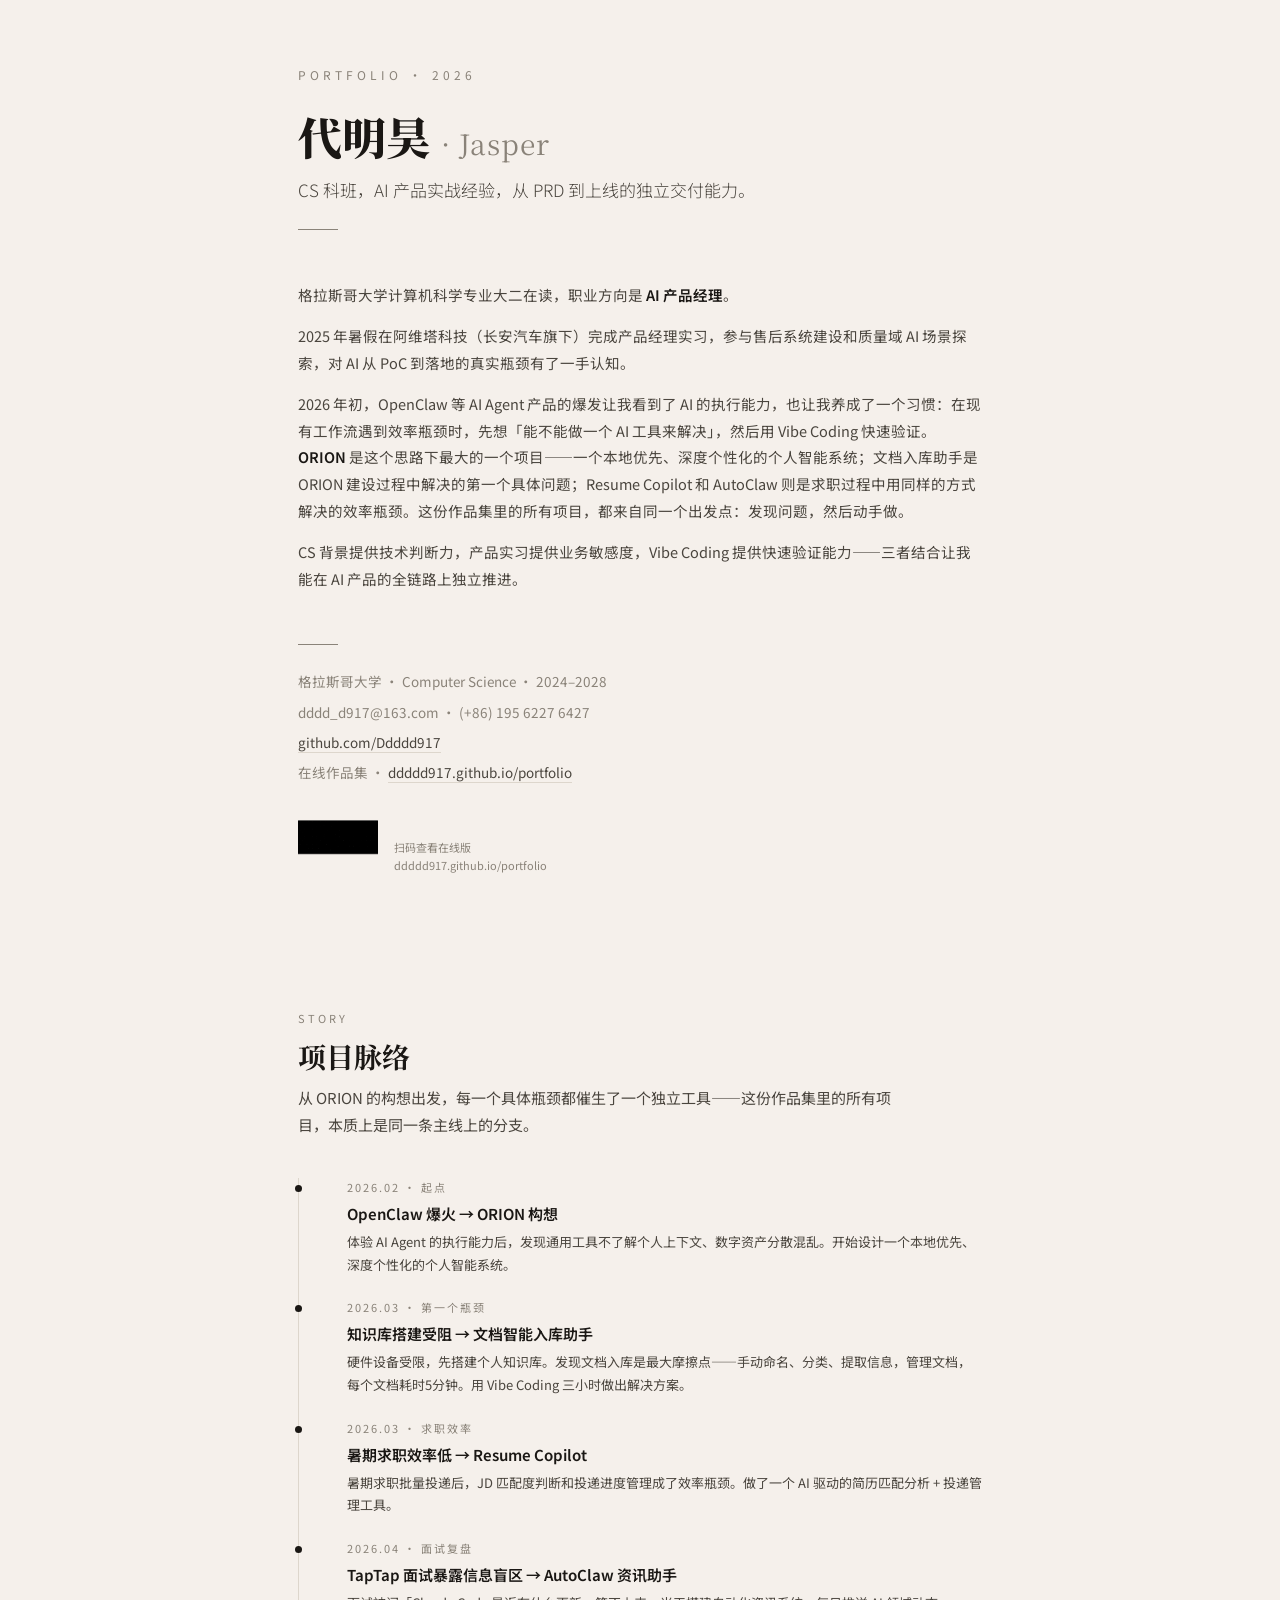
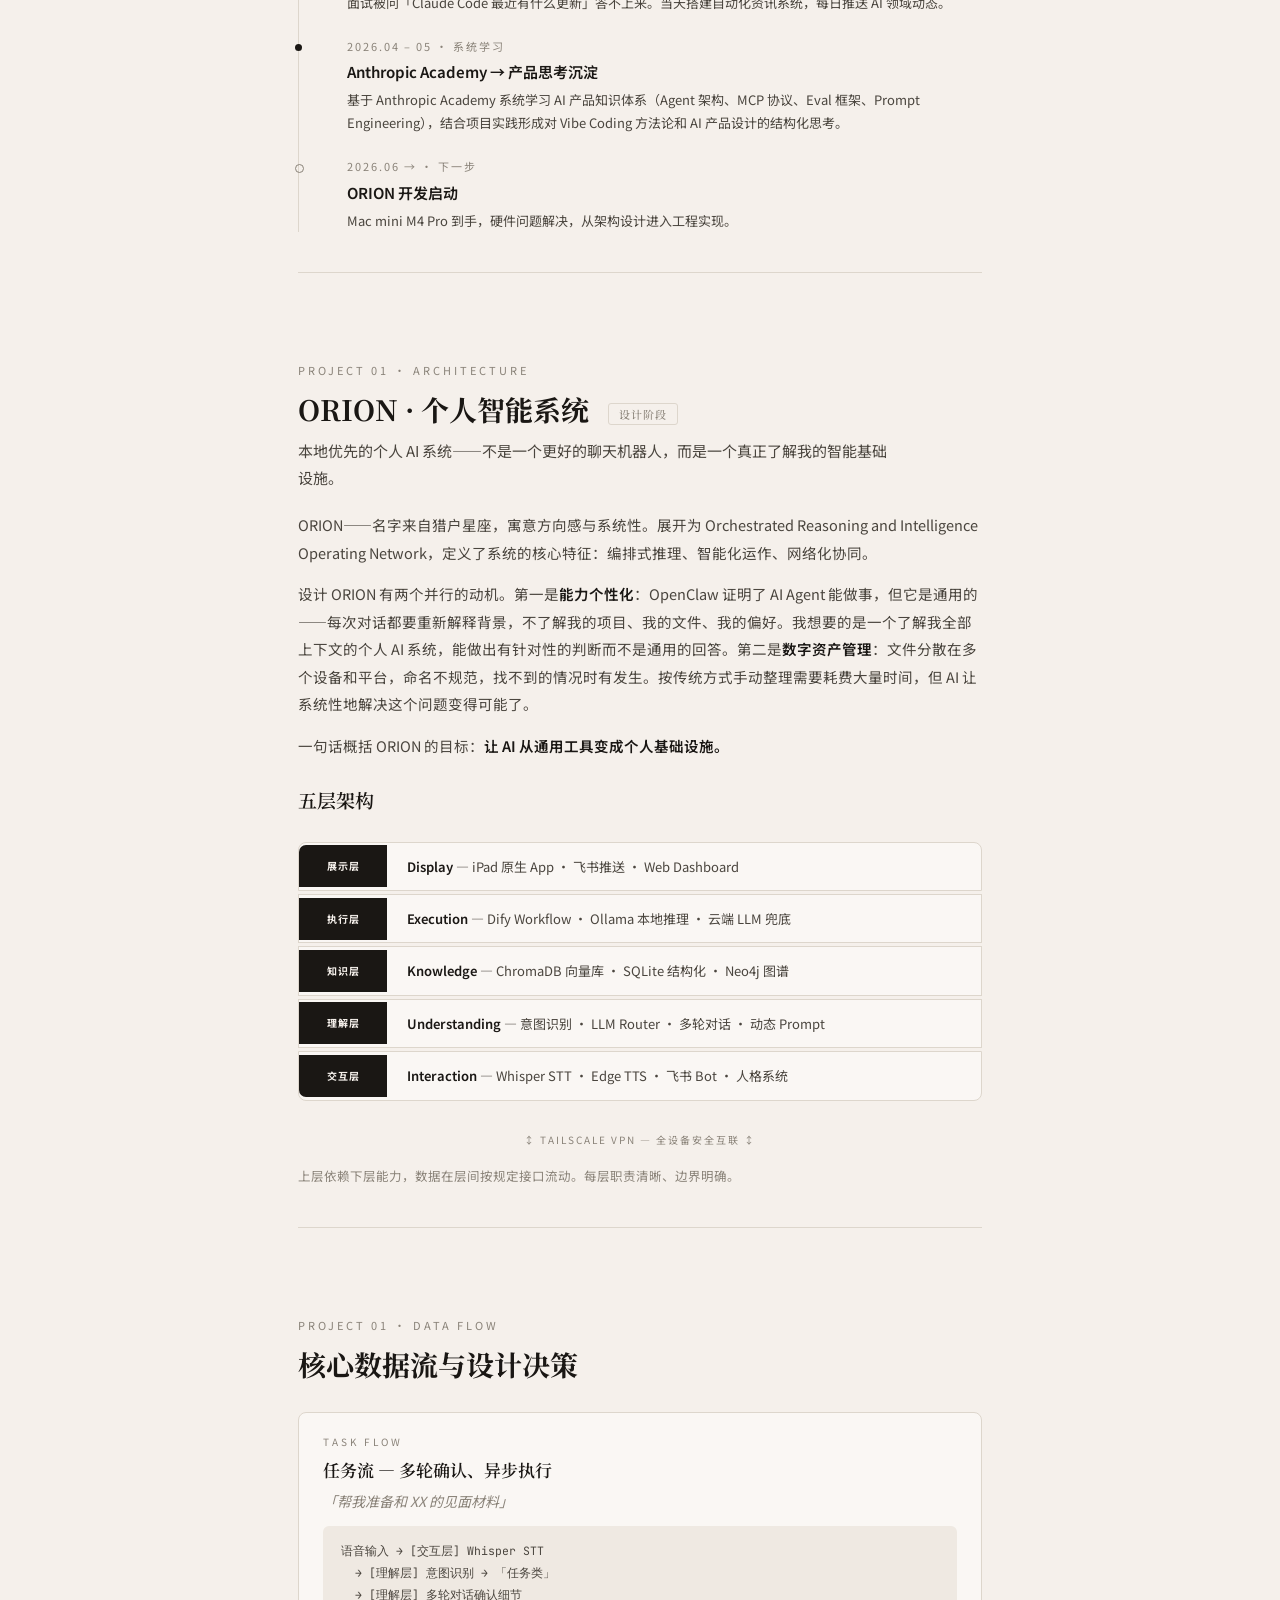
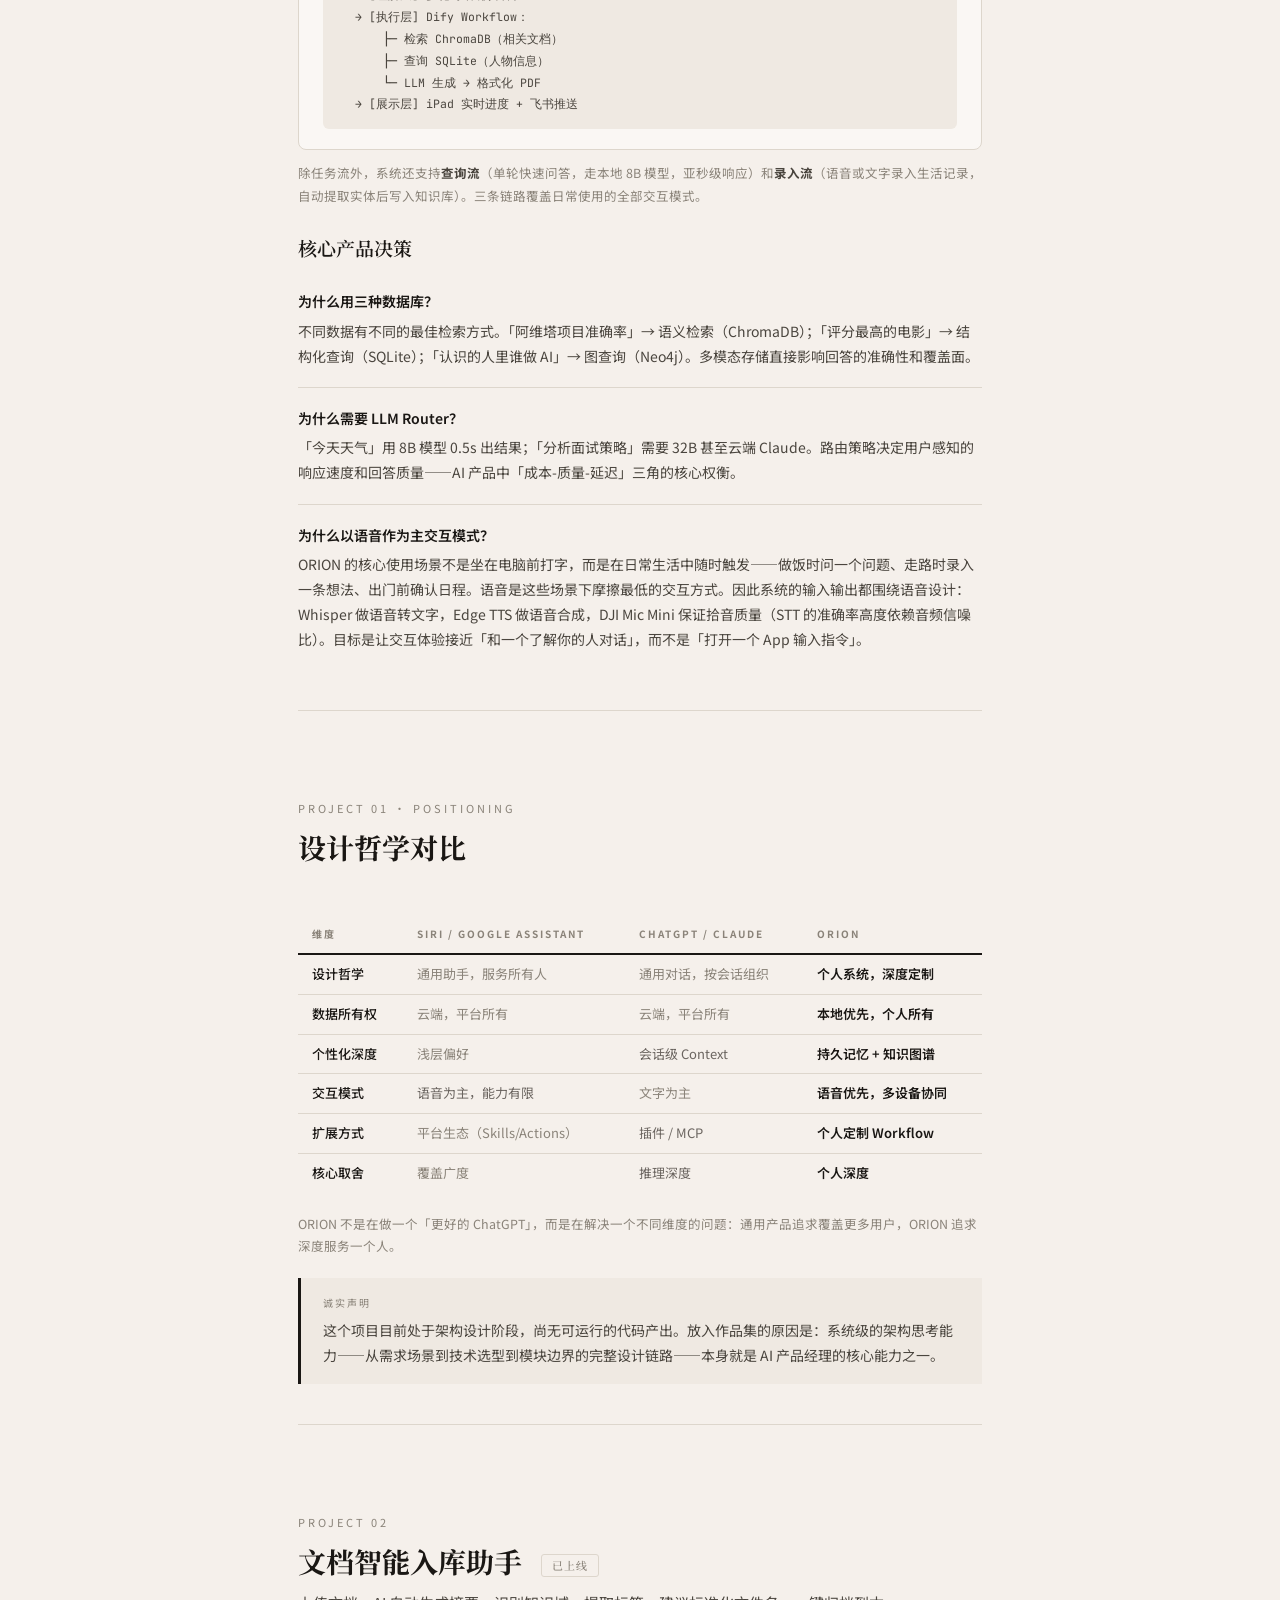
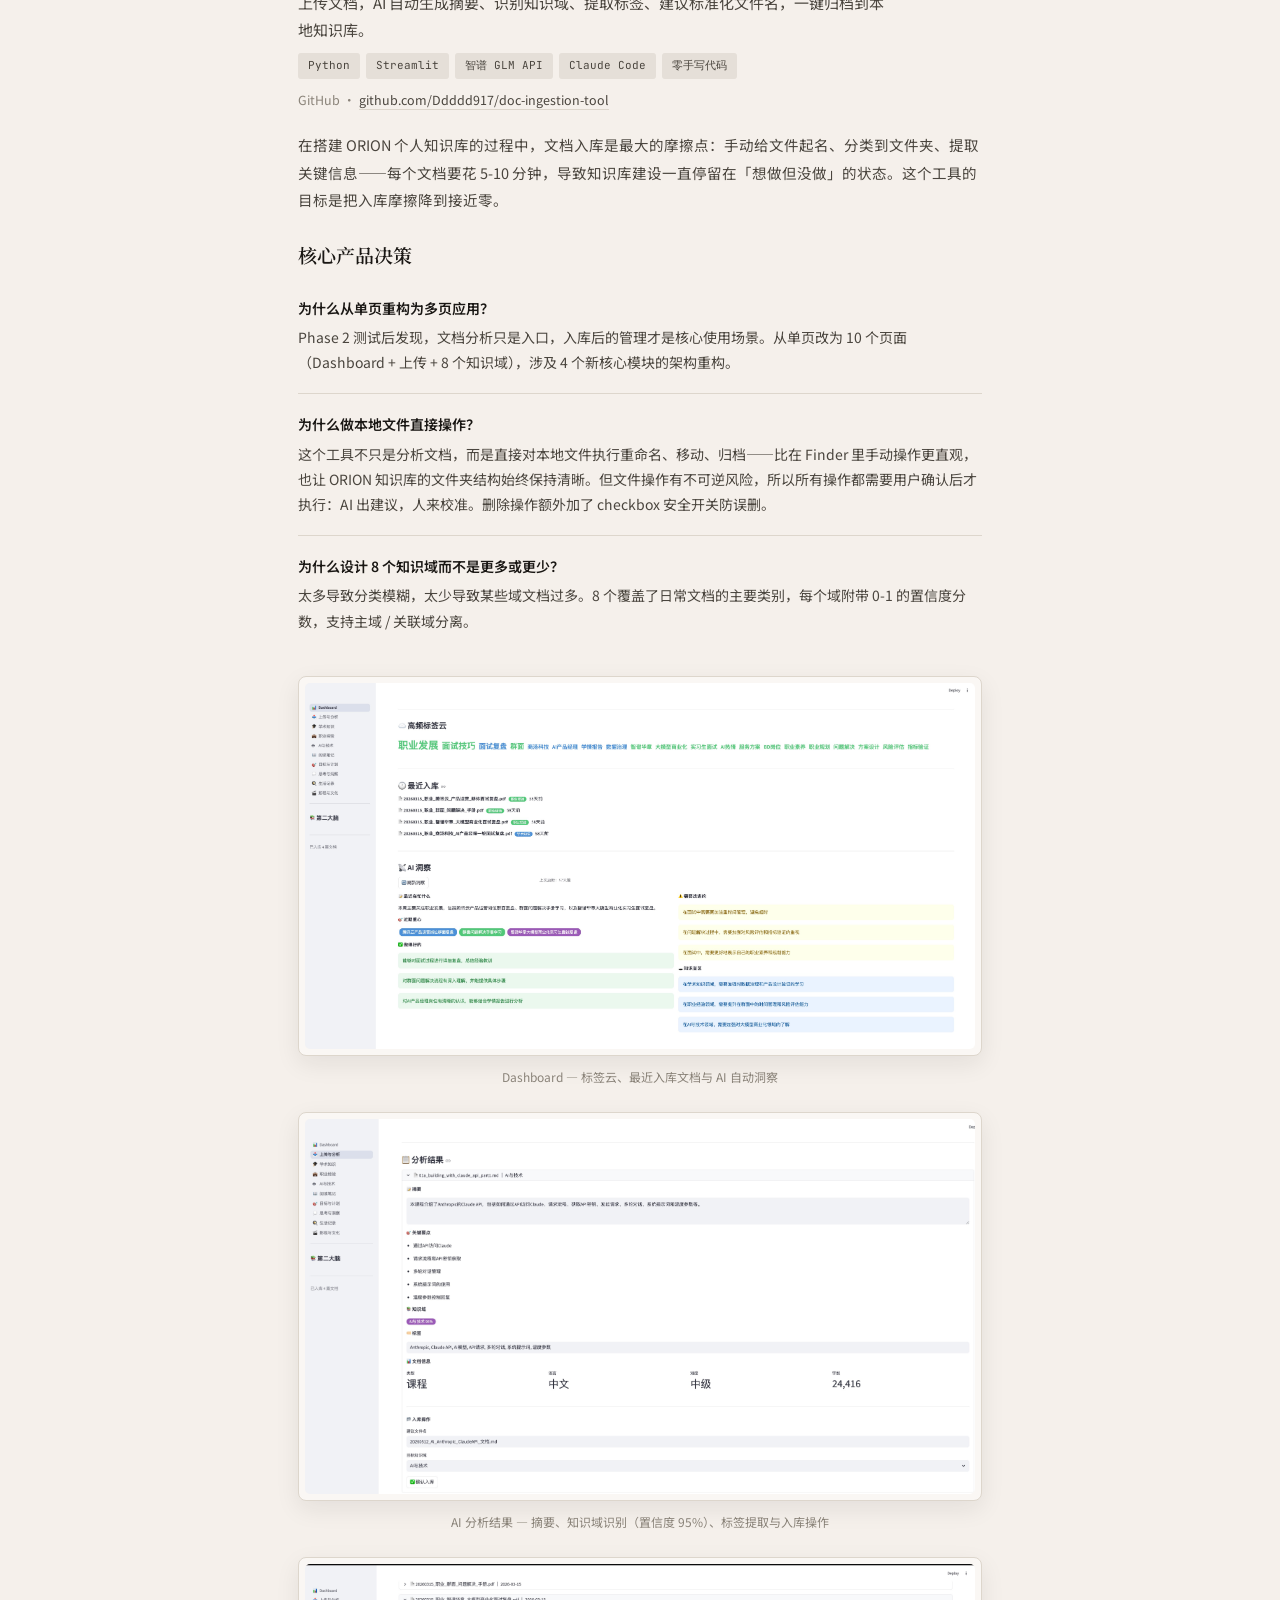
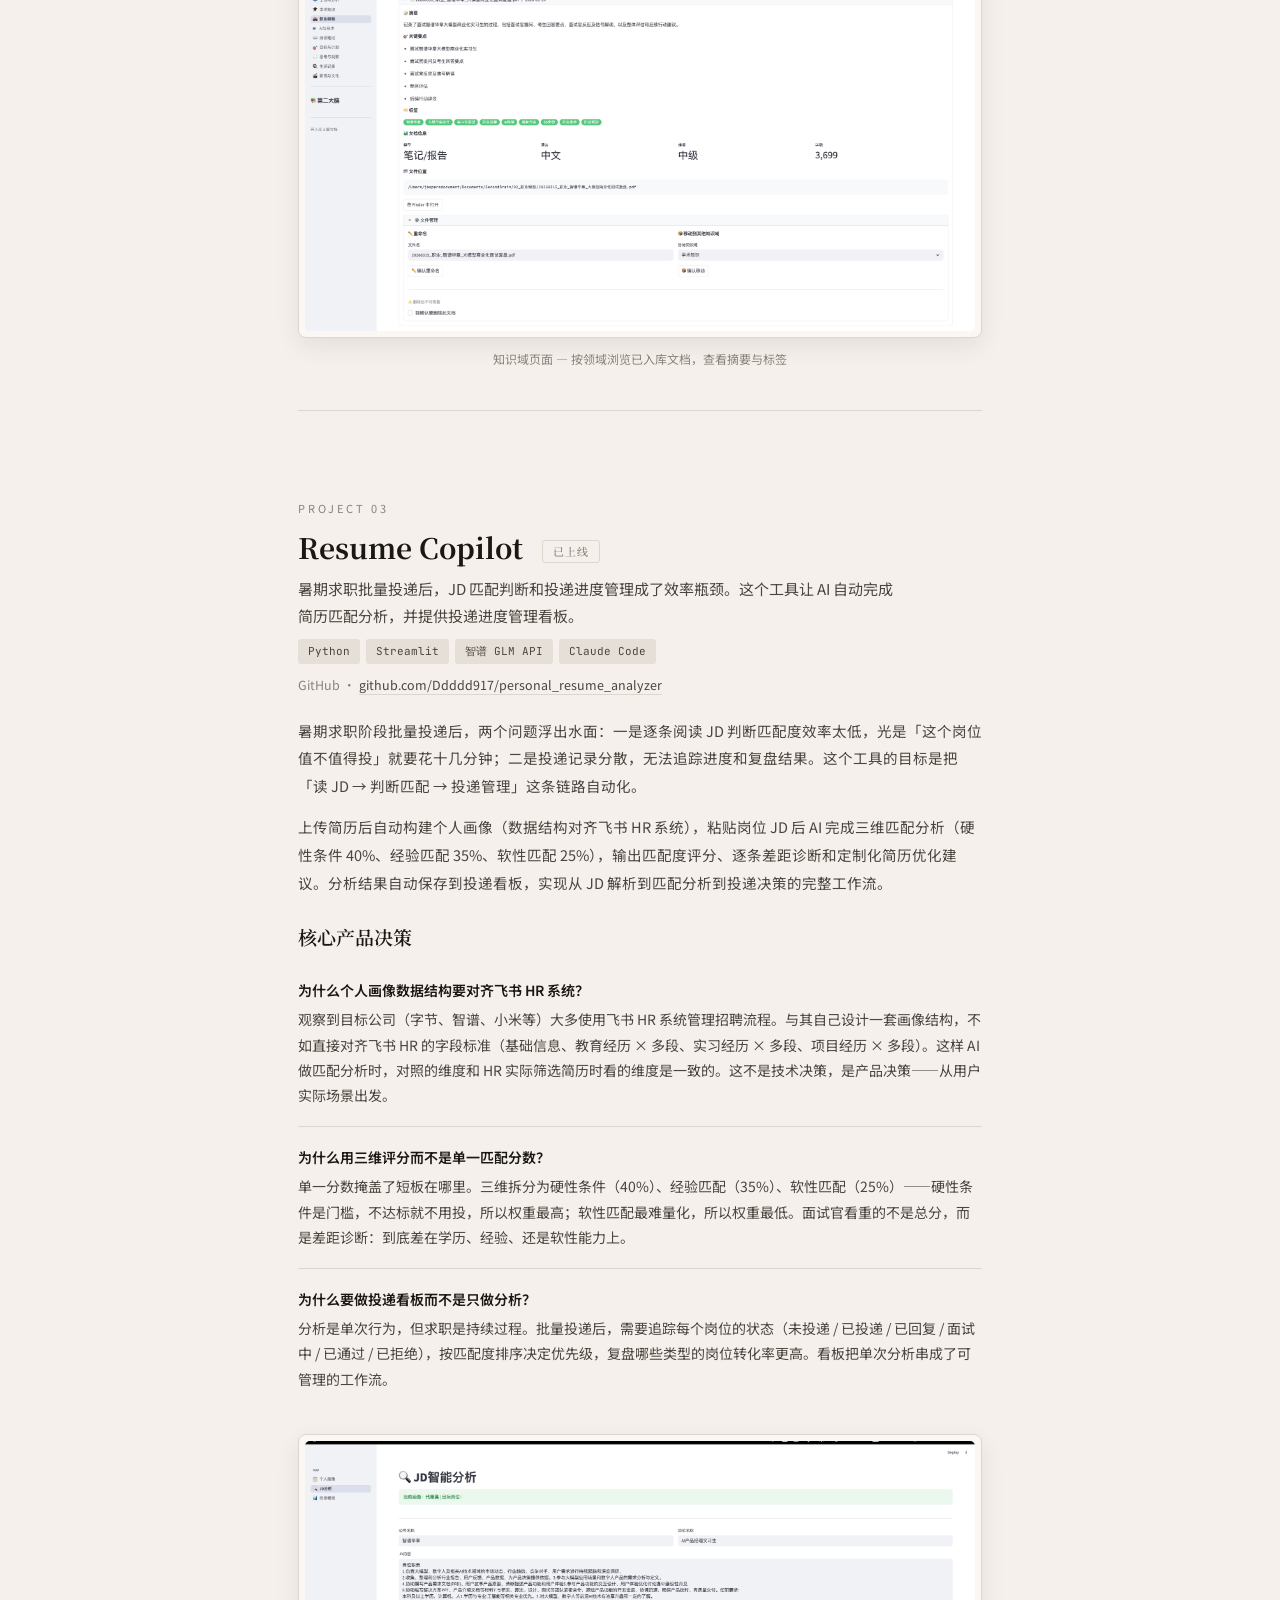
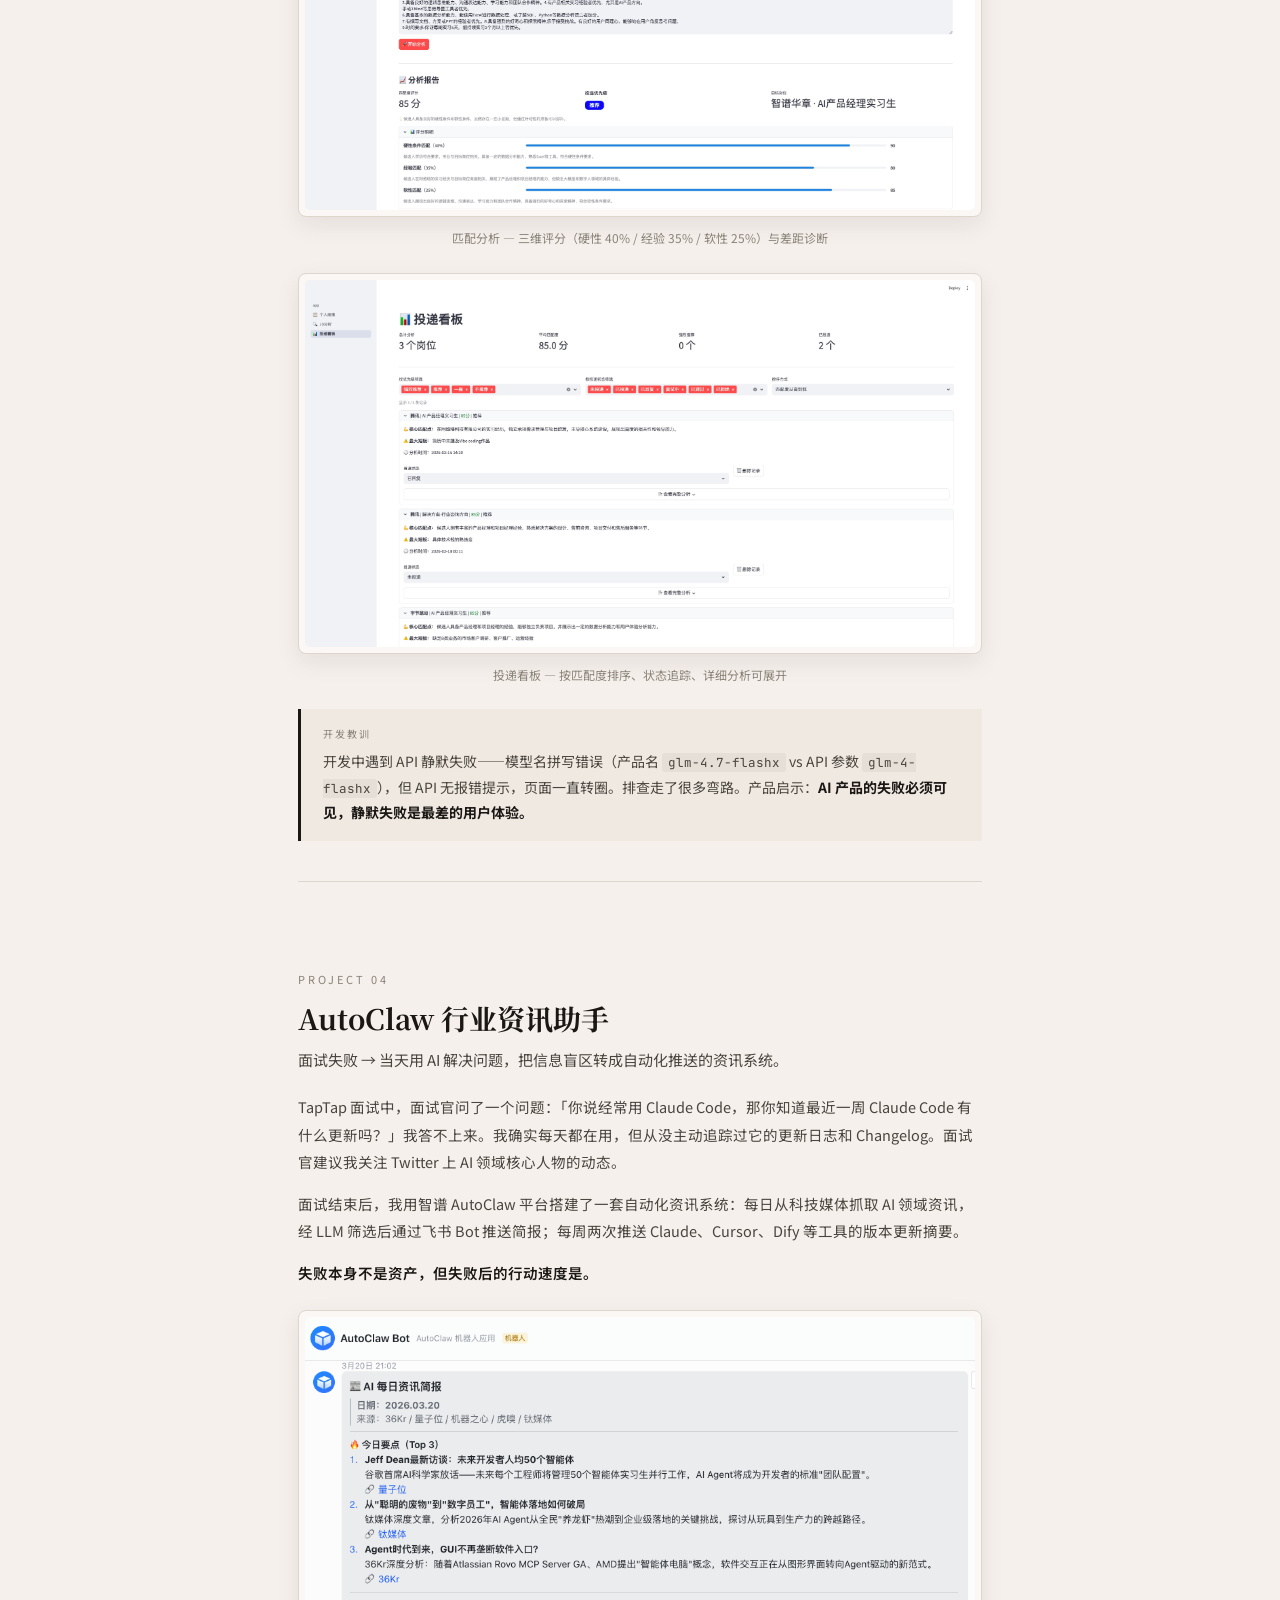
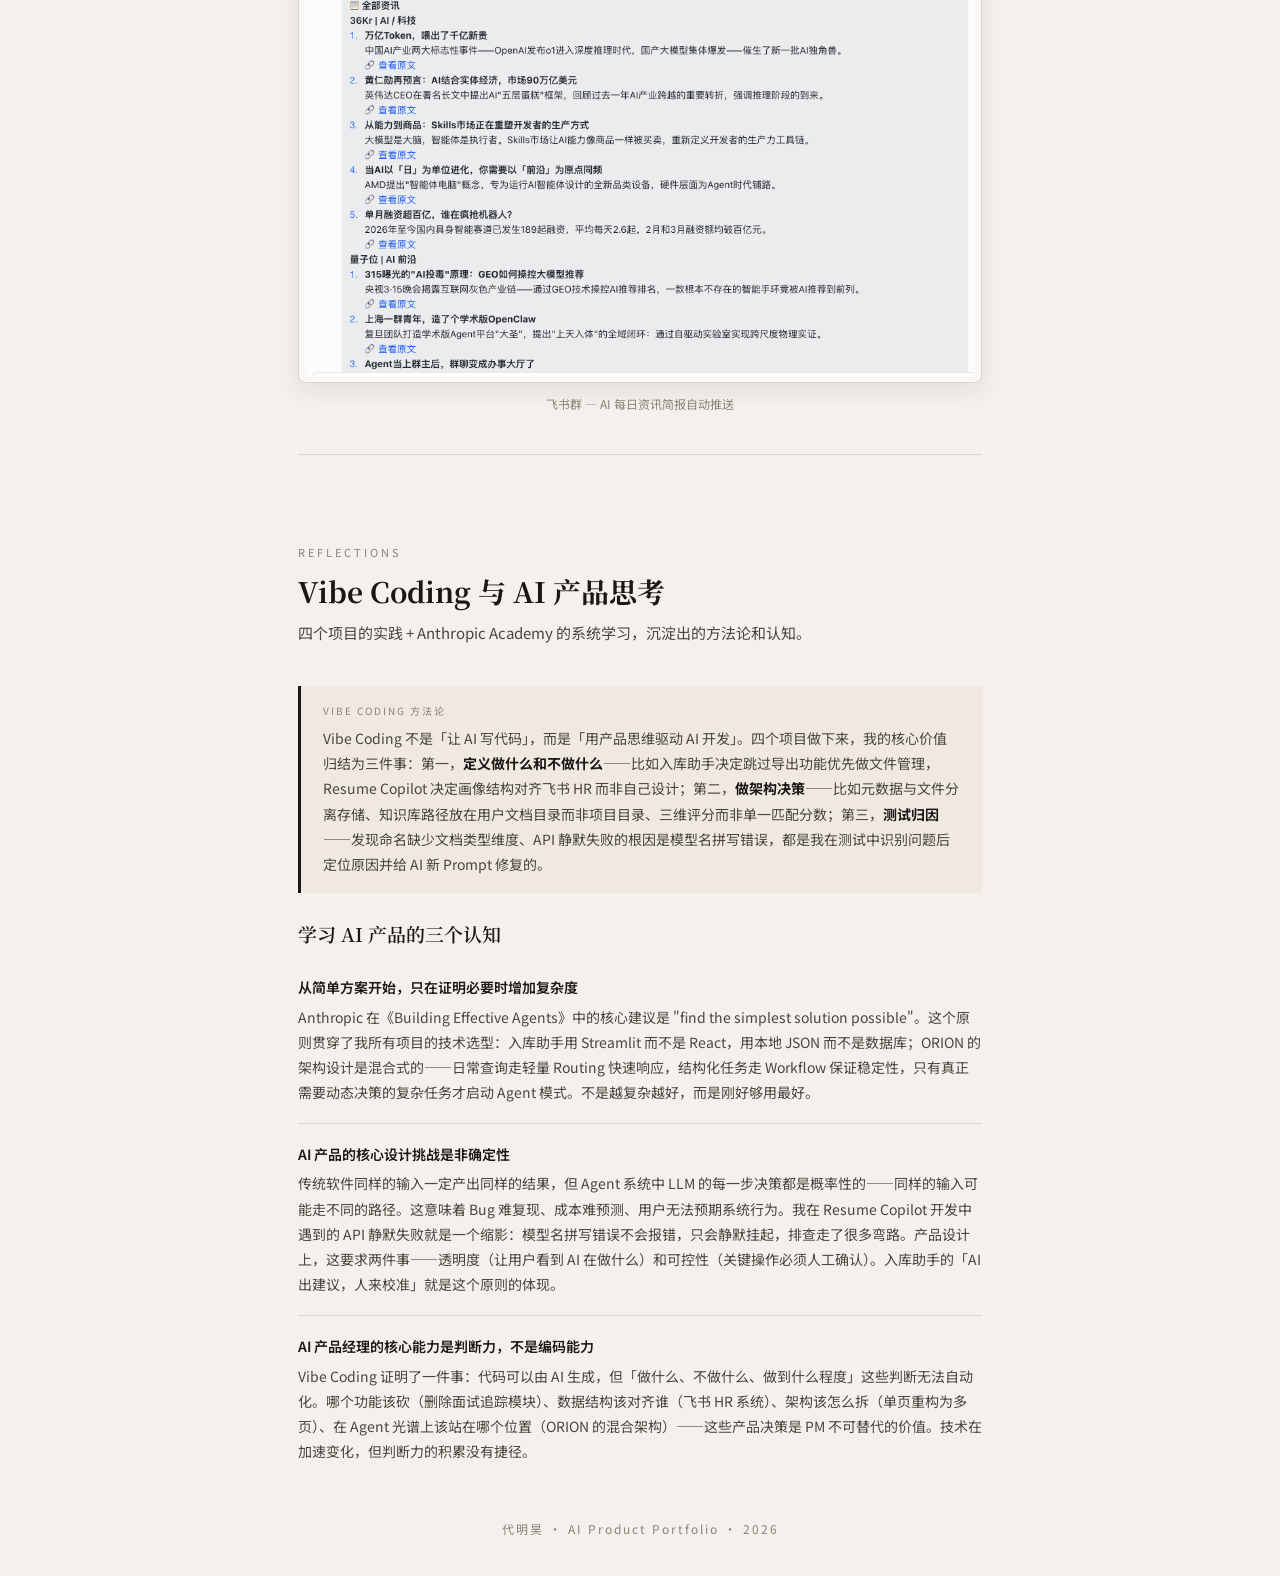
==== index.html @ 339f01b7 "Initial portfolio deployment" ====
<!DOCTYPE html>
<html lang="zh-CN">
<head>
<meta charset="UTF-8">
<meta name="viewport" content="width=device-width, initial-scale=1.0">
<title>代明昊 · AI Product Portfolio · 2026</title>
<style>
  @import url('https://fonts.googleapis.com/css2?family=Noto+Serif+SC:wght@400;600;700;900&family=Noto+Sans+SC:wght@300;400;500;700&family=JetBrains+Mono:wght@400;500&display=swap');

  :root {
    --bg: #f5f0eb;
    --bg-warm: #ece6df;
    --surface: #faf7f4;
    --surface-card: #efe9e2;
    --border: #ddd6cc;
    --text: #1a1714;
    --text-dim: #4a453e;
    --text-muted: #8a8379;
    --accent: #1a1714;
    --accent-soft: #6b6560;
    --tag-bg: #e5dfd8;
    --shadow-sm: 0 1px 2px rgba(26,23,20,0.04);
    --shadow-md: 0 4px 12px rgba(26,23,20,0.06);
    --shadow-lg: 0 8px 24px rgba(26,23,20,0.08);
  }

  * { margin: 0; padding: 0; box-sizing: border-box; }

  body {
    font-family: 'Noto Sans SC', -apple-system, sans-serif;
    background: var(--bg);
    color: var(--text);
    line-height: 1.8;
    font-size: 15px;
    -webkit-font-smoothing: antialiased;
  }

  .container {
    max-width: 780px;
    margin: 0 auto;
    padding: 0 48px;
  }

  /* ===== COVER (含简介) ===== */
  .cover {
    min-height: 100vh;
    display: flex;
    flex-direction: column;
    justify-content: center;
    padding: 64px 48px;
    max-width: 780px;
    margin: 0 auto;
  }

  .cover-eyebrow {
    font-size: 12px;
    letter-spacing: 4px;
    text-transform: uppercase;
    color: var(--text-muted);
    margin-bottom: 24px;
  }

  .cover-name {
    font-family: 'Noto Serif SC', serif;
    font-size: 44px;
    font-weight: 900;
    line-height: 1.2;
    margin-bottom: 14px;
    color: var(--text);
  }

  .cover-name .name-en {
    font-size: 28px;
    font-weight: 400;
    color: var(--text-muted);
    letter-spacing: 1px;
  }

  .cover-tagline {
    font-size: 17px;
    font-weight: 300;
    color: var(--text-dim);
    line-height: 1.7;
    max-width: 560px;
  }

  .cover-bio {
    margin: 28px 0;
  }

  .cover-bio p {
    font-size: 14.5px;
    color: var(--text-dim);
    line-height: 1.85;
    margin-bottom: 14px;
  }

  .cover-bio p strong {
    color: var(--text);
    font-weight: 600;
  }

  .cover-bio p:last-child { margin-bottom: 0; }

  .cover-meta {
    display: flex;
    flex-direction: column;
    gap: 6px;
    font-size: 13.5px;
    color: var(--text-muted);
  }

  .cover-meta a {
    color: var(--text-dim);
    text-decoration: none;
    border-bottom: 1px solid var(--border);
  }

  .cover-divider {
    width: 40px;
    height: 1px;
    background: var(--text-muted);
    margin: 24px 0;
  }

  /* ===== SECTIONS ===== */
  .section {
    padding: 48px 0 20px;
  }

  .section-eyebrow {
    font-size: 11px;
    letter-spacing: 3px;
    text-transform: uppercase;
    color: var(--text-muted);
    margin-bottom: 10px;
  }

  .section-title {
    font-family: 'Noto Serif SC', serif;
    font-size: 28px;
    font-weight: 700;
    margin-bottom: 8px;
    line-height: 1.35;
  }

  .section-desc {
    font-size: 15px;
    color: var(--text-dim);
    max-width: 600px;
    line-height: 1.8;
  }

  /* ===== STATUS BADGE ===== */
  .status {
    display: inline-block;
    font-size: 11px;
    letter-spacing: 1px;
    text-transform: uppercase;
    padding: 3px 10px;
    border: 1px solid var(--border);
    border-radius: 3px;
    color: var(--text-muted);
    margin-left: 12px;
    vertical-align: middle;
    font-weight: 500;
  }

  /* ===== ARCH STACK ===== */
  .arch-stack {
    margin: 24px 0;
    display: flex;
    flex-direction: column;
    gap: 3px;
  }

  .arch-layer {
    display: grid;
    grid-template-columns: 88px 1fr;
    align-items: center;
    background: var(--surface);
    border: 1px solid var(--border);
    transition: background 0.2s;
  }

  .arch-layer:first-child { border-radius: 8px 8px 0 0; }
  .arch-layer:last-child { border-radius: 0 0 8px 8px; }

  .arch-layer:hover { background: var(--surface-card); }

  .arch-layer-label {
    padding: 12px 8px;
    font-size: 10px;
    font-weight: 700;
    letter-spacing: 1px;
    text-align: center;
    text-transform: uppercase;
    background: var(--text);
    color: var(--bg);
  }

  .arch-layer:first-child .arch-layer-label { border-radius: 7px 0 0 0; }
  .arch-layer:last-child .arch-layer-label { border-radius: 0 0 0 7px; }

  .arch-layer-content {
    padding: 12px 20px;
    font-size: 13px;
    color: var(--text-dim);
  }

  .arch-layer-content strong {
    color: var(--text);
    font-weight: 600;
  }

  .arch-infra {
    text-align: center;
    font-size: 10px;
    letter-spacing: 2px;
    color: var(--text-muted);
    padding: 6px;
    text-transform: uppercase;
  }

  /* ===== CARDS ===== */
  .card {
    background: var(--surface);
    border: 1px solid var(--border);
    border-radius: 8px;
    padding: 20px 24px;
    margin-bottom: 10px;
  }

  /* ===== FLOW CARD ===== */
  .flow-card {
    background: var(--surface);
    border: 1px solid var(--border);
    border-radius: 8px;
    padding: 20px 24px;
    margin-bottom: 12px;
  }

  .flow-label {
    font-size: 10px;
    letter-spacing: 3px;
    text-transform: uppercase;
    color: var(--text-muted);
    margin-bottom: 4px;
  }

  .flow-title {
    font-family: 'Noto Serif SC', serif;
    font-size: 17px;
    font-weight: 600;
    margin-bottom: 4px;
  }

  .flow-example {
    font-style: italic;
    color: var(--text-muted);
    margin-bottom: 12px;
    font-size: 14px;
  }

  .flow-steps {
    font-family: 'JetBrains Mono', monospace;
    font-size: 11.5px;
    color: var(--text-dim);
    background: var(--surface-card);
    padding: 14px 18px;
    border-radius: 6px;
    line-height: 1.9;
    white-space: pre-wrap;
  }

  /* ===== DECISION ===== */
  .decision {
    padding: 18px 0;
    border-bottom: 1px solid var(--border);
  }

  .decision:last-child { border-bottom: none; }
  .decision:has(+ :not(.decision)) { border-bottom: none; }

  .decision-q {
    font-size: 14px;
    font-weight: 600;
    color: var(--text);
    margin-bottom: 4px;
  }

  .decision-a {
    font-size: 14px;
    color: var(--text-dim);
    line-height: 1.8;
  }

  /* ===== TABLE ===== */
  table {
    width: 100%;
    border-collapse: collapse;
    margin: 20px 0;
    font-size: 13px;
  }

  th {
    text-align: left;
    padding: 10px 14px;
    font-size: 10px;
    letter-spacing: 2px;
    text-transform: uppercase;
    color: var(--text-muted);
    border-bottom: 2px solid var(--text);
  }

  td {
    padding: 9px 14px;
    border-bottom: 1px solid var(--border);
    color: var(--text-dim);
    line-height: 1.6;
  }

  td:first-child { color: var(--text); font-weight: 500; }
  tr:last-child td { border-bottom: none; }

  .tbl-yes { font-weight: 600; color: var(--text); }
  .tbl-no { color: var(--text-muted); }
  .tbl-partial { color: var(--accent-soft); }

  /* ===== SCREENSHOT ===== */
  .screenshot-wrap {
    margin: 24px 0;
  }

  .screenshot-frame {
    background: var(--surface);
    border: 1px solid var(--border);
    border-radius: 8px;
    padding: 6px;
    box-shadow: var(--shadow-lg);
  }

  .screenshot-frame img {
    width: 100%;
    border-radius: 5px;
    display: block;
  }

  .screenshot-caption {
    margin-top: 10px;
    font-size: 12px;
    color: var(--text-muted);
    text-align: center;
  }

  /* ===== TAGS ===== */
  .tags {
    display: flex;
    flex-wrap: wrap;
    gap: 6px;
    margin: 10px 0;
  }

  .tag {
    font-family: 'JetBrains Mono', monospace;
    font-size: 11px;
    padding: 3px 10px;
    background: var(--tag-bg);
    color: var(--text-dim);
    border-radius: 3px;
  }

  /* ===== INSIGHT ===== */
  .insight {
    background: var(--surface-card);
    border-left: 3px solid var(--text);
    padding: 16px 22px;
    margin: 20px 0;
    font-size: 14px;
    line-height: 1.8;
    color: var(--text-dim);
  }

  .insight-label {
    font-size: 10px;
    letter-spacing: 2px;
    text-transform: uppercase;
    color: var(--text-muted);
    margin-bottom: 6px;
  }

  /* ===== TIMELINE ===== */
  .timeline {
    margin: 20px 0;
    padding-left: 20px;
    border-left: 1px solid var(--border);
  }

  .timeline-item {
    position: relative;
    padding: 0 0 22px 28px;
  }

  .timeline-item:last-child { padding-bottom: 0; }

  .timeline-item::before {
    content: '';
    position: absolute;
    left: -24px;
    top: 7px;
    width: 7px;
    height: 7px;
    border-radius: 50%;
    background: var(--text);
  }

  .timeline-item.future::before {
    background: none;
    border: 1.5px solid var(--text-muted);
  }

  .timeline-date {
    font-size: 11px;
    letter-spacing: 2px;
    color: var(--text-muted);
    text-transform: uppercase;
  }

  .timeline-title {
    font-weight: 600;
    font-size: 15px;
    margin: 2px 0 4px;
    color: var(--text);
  }

  .timeline-desc {
    font-size: 13px;
    color: var(--text-dim);
    line-height: 1.75;
  }

  /* ===== PROSE ===== */
  .prose p {
    font-size: 14.5px;
    color: var(--text-dim);
    line-height: 1.9;
    margin-bottom: 14px;
  }

  .prose p:last-child { margin-bottom: 0; }

  .prose p strong {
    color: var(--text);
    font-weight: 600;
  }

  /* ===== SUB HEADING ===== */
  .sub-heading {
    font-family: 'Noto Serif SC', serif;
    font-size: 19px;
    font-weight: 600;
    margin-top: 24px;
    margin-bottom: 6px;
    color: var(--text);
  }

  .note {
    font-size: 12.5px;
    color: var(--text-muted);
    line-height: 1.8;
    margin-top: 10px;
  }

  /* ===== DIVIDERS ===== */
  .sep {
    border: none;
    border-top: 1px solid var(--border);
    margin: 40px 0;
  }

  /* ===== FOOTER ===== */
  .footer {
    text-align: center;
    padding: 36px 48px;
    font-size: 12px;
    color: var(--text-muted);
    letter-spacing: 2px;
  }

  /* ===== PRINT HEADER (fallback) ===== */
  .print-header {
    display: none;
  }

  /* ===== PRINT ===== */
  @media print {
    @page {
      size: A4;
      margin: 18mm 14mm;
      @top-right {
        content: "ddddd917.github.io/portfolio";
        font-size: 8px;
        color: #8a8379;
      }
    }

    .print-header {
      display: block;
      position: fixed;
      top: 0;
      right: 0;
      font-size: 8px;
      color: #8a8379;
      padding: 4px 8px;
      letter-spacing: 0.5px;
    }

    /* 保留背景色与组件配色 */
    body {
      background: #f5f0eb !important;
      -webkit-print-color-adjust: exact !important;
      print-color-adjust: exact !important;
      color-adjust: exact !important;
    }

    .arch-layer,
    .arch-layer-label,
    .arch-layer-content,
    .tag,
    .insight,
    .flow-card,
    .flow-steps,
    .card,
    .screenshot-frame,
    .status,
    table th,
    table td {
      -webkit-print-color-adjust: exact !important;
      print-color-adjust: exact !important;
      color-adjust: exact !important;
    }

    /* 封面独占第一页 */
    .cover {
      min-height: auto !important;
      page-break-after: always !important;
      break-after: page !important;
      padding: 36px 48px !important;
    }

    /* 每个项目（含项目脉络）从新页开始 */
    .project-start {
      page-break-before: always !important;
      break-before: page !important;
    }

    /* sep 不再强制分页，避免额外空白；本身也压平 */
    .sep {
      border: none !important;
      margin: 16px 0 !important;
      page-break-before: auto !important;
      break-before: auto !important;
    }

    /* 关键组件不跨页断裂 */
    .decision,
    .card,
    .flow-card,
    .insight,
    .screenshot-wrap,
    .arch-stack,
    .timeline-item,
    table {
      page-break-inside: avoid !important;
      break-inside: avoid !important;
    }

    .screenshot-frame { box-shadow: none; }
  }
</style>
</head>
<body>

<div class="print-header">ddddd917.github.io/portfolio</div>

<!-- ==================== 第一屏：封面 + 个人简介 ==================== -->
<div class="cover">
  <div class="cover-eyebrow">Portfolio · 2026</div>
  <h1 class="cover-name">代明昊 <span class="name-en">· Jasper</span></h1>
  <p class="cover-tagline">CS 科班，AI 产品实战经验，从 PRD 到上线的独立交付能力。</p>

  <div class="cover-divider"></div>

  <div class="cover-bio">
    <p>格拉斯哥大学计算机科学专业大二在读，职业方向是 <strong>AI 产品经理</strong>。</p>

    <p>2025 年暑假在阿维塔科技（长安汽车旗下）完成产品经理实习，参与售后系统建设和质量域 AI 场景探索，对 AI 从 PoC 到落地的真实瓶颈有了一手认知。</p>

    <p>2026 年初，OpenClaw 等 AI Agent 产品的爆发让我看到了 AI 的执行能力，也让我养成了一个习惯：在现有工作流遇到效率瓶颈时，先想「能不能做一个 AI 工具来解决」，然后用 Vibe Coding 快速验证。<strong>ORION</strong> 是这个思路下最大的一个项目——一个本地优先、深度个性化的个人智能系统；文档入库助手是 ORION 建设过程中解决的第一个具体问题；Resume Copilot 和 AutoClaw 则是求职过程中用同样的方式解决的效率瓶颈。这份作品集里的所有项目，都来自同一个出发点：发现问题，然后动手做。</p>

    <p>CS 背景提供技术判断力，产品实习提供业务敏感度，Vibe Coding 提供快速验证能力——三者结合让我能在 AI 产品的全链路上独立推进。</p>
  </div>

  <div class="cover-divider"></div>

  <div class="cover-meta">
    <div>格拉斯哥大学 · Computer Science · 2024–2028</div>
    <div>dddd_d917@163.com · (+86) 195 6227 6427</div>
    <div><a href="https://github.com/Ddddd917">github.com/Ddddd917</a></div>
    <div>在线作品集 · <a href="https://ddddd917.github.io/portfolio/">ddddd917.github.io/portfolio</a></div>
  </div>

  <div style="margin-top: 32px; display: flex; align-items: center; gap: 16px;">
    <img src="[data-uri]" alt="在线作品集二维码" style="width: 80px; height: 80px; border-radius: 4px;">
    <div style="font-size: 11px; color: var(--text-muted); line-height: 1.6;">
      扫码查看在线版<br>
      ddddd917.github.io/portfolio
    </div>
  </div>
</div>

<div class="container">

  <!-- ==================== 项目脉络 ==================== -->
  <div class="section project-start">
    <div class="section-eyebrow">Story</div>
    <h2 class="section-title">项目脉络</h2>
    <p class="section-desc">从 ORION 的构想出发，每一个具体瓶颈都催生了一个独立工具——这份作品集里的所有项目，本质上是同一条主线上的分支。</p>
  </div>

  <div class="timeline">
    <div class="timeline-item">
      <div class="timeline-date">2026.02 · 起点</div>
      <div class="timeline-title">OpenClaw 爆火 → ORION 构想</div>
      <div class="timeline-desc">体验 AI Agent 的执行能力后，发现通用工具不了解个人上下文、数字资产分散混乱。开始设计一个本地优先、深度个性化的个人智能系统。</div>
    </div>
    <div class="timeline-item">
      <div class="timeline-date">2026.03 · 第一个瓶颈</div>
      <div class="timeline-title">知识库搭建受阻 → 文档智能入库助手</div>
      <div class="timeline-desc">硬件设备受限，先搭建个人知识库。发现文档入库是最大摩擦点——手动命名、分类、提取信息，管理文档，每个文档耗时5分钟。用 Vibe Coding 三小时做出解决方案。</div>
    </div>
    <div class="timeline-item">
      <div class="timeline-date">2026.03 · 求职效率</div>
      <div class="timeline-title">暑期求职效率低 → Resume Copilot</div>
      <div class="timeline-desc">暑期求职批量投递后，JD 匹配度判断和投递进度管理成了效率瓶颈。做了一个 AI 驱动的简历匹配分析 + 投递管理工具。</div>
    </div>
    <div class="timeline-item">
      <div class="timeline-date">2026.04 · 面试复盘</div>
      <div class="timeline-title">TapTap 面试暴露信息盲区 → AutoClaw 资讯助手</div>
      <div class="timeline-desc">面试被问「Claude Code 最近有什么更新」答不上来。当天搭建自动化资讯系统，每日推送 AI 领域动态。</div>
    </div>
    <div class="timeline-item">
      <div class="timeline-date">2026.04 – 05 · 系统学习</div>
      <div class="timeline-title">Anthropic Academy → 产品思考沉淀</div>
      <div class="timeline-desc">基于 Anthropic Academy 系统学习 AI 产品知识体系（Agent 架构、MCP 协议、Eval 框架、Prompt Engineering），结合项目实践形成对 Vibe Coding 方法论和 AI 产品设计的结构化思考。</div>
    </div>
    <div class="timeline-item future">
      <div class="timeline-date">2026.06 → · 下一步</div>
      <div class="timeline-title">ORION 开发启动</div>
      <div class="timeline-desc">Mac mini M4 Pro 到手，硬件问题解决，从架构设计进入工程实现。</div>
    </div>
  </div>

  <hr class="sep">

  <!-- ==================== PROJECT 01 · ORION ==================== -->
  <div class="section project-start">
    <div class="section-eyebrow">Project 01 · Architecture</div>
    <h2 class="section-title">ORION · 个人智能系统 <span class="status">设计阶段</span></h2>
    <p class="section-desc">本地优先的个人 AI 系统——不是一个更好的聊天机器人，而是一个真正了解我的智能基础设施。</p>
  </div>

  <div class="prose">
    <p>ORION——名字来自猎户星座，寓意方向感与系统性。展开为 Orchestrated Reasoning and Intelligence Operating Network，定义了系统的核心特征：编排式推理、智能化运作、网络化协同。</p>

    <p>设计 ORION 有两个并行的动机。第一是<strong>能力个性化</strong>：OpenClaw 证明了 AI Agent 能做事，但它是通用的——每次对话都要重新解释背景，不了解我的项目、我的文件、我的偏好。我想要的是一个了解我全部上下文的个人 AI 系统，能做出有针对性的判断而不是通用的回答。第二是<strong>数字资产管理</strong>：文件分散在多个设备和平台，命名不规范，找不到的情况时有发生。按传统方式手动整理需要耗费大量时间，但 AI 让系统性地解决这个问题变得可能了。</p>

    <p>一句话概括 ORION 的目标：<strong>让 AI 从通用工具变成个人基础设施。</strong></p>
  </div>

  <h3 class="sub-heading">五层架构</h3>

  <div class="arch-stack">
    <div class="arch-layer">
      <div class="arch-layer-label">展示层</div>
      <div class="arch-layer-content"><strong>Display</strong> — iPad 原生 App · 飞书推送 · Web Dashboard</div>
    </div>
    <div class="arch-layer">
      <div class="arch-layer-label">执行层</div>
      <div class="arch-layer-content"><strong>Execution</strong> — Dify Workflow · Ollama 本地推理 · 云端 LLM 兜底</div>
    </div>
    <div class="arch-layer">
      <div class="arch-layer-label">知识层</div>
      <div class="arch-layer-content"><strong>Knowledge</strong> — ChromaDB 向量库 · SQLite 结构化 · Neo4j 图谱</div>
    </div>
    <div class="arch-layer">
      <div class="arch-layer-label">理解层</div>
      <div class="arch-layer-content"><strong>Understanding</strong> — 意图识别 · LLM Router · 多轮对话 · 动态 Prompt</div>
    </div>
    <div class="arch-layer">
      <div class="arch-layer-label">交互层</div>
      <div class="arch-layer-content"><strong>Interaction</strong> — Whisper STT · Edge TTS · 飞书 Bot · 人格系统</div>
    </div>
  </div>

  <div class="arch-infra">↕ Tailscale VPN — 全设备安全互联 ↕</div>

  <p class="note">上层依赖下层能力，数据在层间按规定接口流动。每层职责清晰、边界明确。</p>

  <hr class="sep">

  <!-- PROJECT 01 · Data Flow -->
  <div class="section">
    <div class="section-eyebrow">Project 01 · Data Flow</div>
    <h2 class="section-title">核心数据流与设计决策</h2>
  </div>

  <div class="flow-card">
    <div class="flow-label">Task Flow</div>
    <div class="flow-title">任务流 — 多轮确认、异步执行</div>
    <div class="flow-example">「帮我准备和 XX 的见面材料」</div>
    <div class="flow-steps">语音输入 → [交互层] Whisper STT
  → [理解层] 意图识别 → 「任务类」
  → [理解层] 多轮对话确认细节
  → [执行层] Dify Workflow：
      ├─ 检索 ChromaDB（相关文档）
      ├─ 查询 SQLite（人物信息）
      └─ LLM 生成 → 格式化 PDF
  → [展示层] iPad 实时进度 + 飞书推送</div>
  </div>

  <p class="note">除任务流外，系统还支持<strong style="color:var(--text-dim);">查询流</strong>（单轮快速问答，走本地 8B 模型，亚秒级响应）和<strong style="color:var(--text-dim);">录入流</strong>（语音或文字录入生活记录，自动提取实体后写入知识库）。三条链路覆盖日常使用的全部交互模式。</p>

  <h3 class="sub-heading">核心产品决策</h3>

  <div class="decision">
    <div class="decision-q">为什么用三种数据库？</div>
    <div class="decision-a">不同数据有不同的最佳检索方式。「阿维塔项目准确率」→ 语义检索（ChromaDB）；「评分最高的电影」→ 结构化查询（SQLite）；「认识的人里谁做 AI」→ 图查询（Neo4j）。多模态存储直接影响回答的准确性和覆盖面。</div>
  </div>

  <div class="decision">
    <div class="decision-q">为什么需要 LLM Router？</div>
    <div class="decision-a">「今天天气」用 8B 模型 0.5s 出结果；「分析面试策略」需要 32B 甚至云端 Claude。路由策略决定用户感知的响应速度和回答质量——AI 产品中「成本-质量-延迟」三角的核心权衡。</div>
  </div>

  <div class="decision">
    <div class="decision-q">为什么以语音作为主交互模式？</div>
    <div class="decision-a">ORION 的核心使用场景不是坐在电脑前打字，而是在日常生活中随时触发——做饭时问一个问题、走路时录入一条想法、出门前确认日程。语音是这些场景下摩擦最低的交互方式。因此系统的输入输出都围绕语音设计：Whisper 做语音转文字，Edge TTS 做语音合成，DJI Mic Mini 保证拾音质量（STT 的准确率高度依赖音频信噪比）。目标是让交互体验接近「和一个了解你的人对话」，而不是「打开一个 App 输入指令」。</div>
  </div>

  <hr class="sep">

  <!-- PROJECT 01 · Positioning -->
  <div class="section">
    <div class="section-eyebrow">Project 01 · Positioning</div>
    <h2 class="section-title">设计哲学对比</h2>
  </div>

  <table>
    <tr>
      <th>维度</th>
      <th>Siri / Google Assistant</th>
      <th>ChatGPT / Claude</th>
      <th>ORION</th>
    </tr>
    <tr>
      <td>设计哲学</td>
      <td class="tbl-no">通用助手，服务所有人</td>
      <td class="tbl-no">通用对话，按会话组织</td>
      <td class="tbl-yes">个人系统，深度定制</td>
    </tr>
    <tr>
      <td>数据所有权</td>
      <td class="tbl-no">云端，平台所有</td>
      <td class="tbl-no">云端，平台所有</td>
      <td class="tbl-yes">本地优先，个人所有</td>
    </tr>
    <tr>
      <td>个性化深度</td>
      <td class="tbl-no">浅层偏好</td>
      <td class="tbl-partial">会话级 Context</td>
      <td class="tbl-yes">持久记忆 + 知识图谱</td>
    </tr>
    <tr>
      <td>交互模式</td>
      <td class="tbl-partial">语音为主，能力有限</td>
      <td class="tbl-no">文字为主</td>
      <td class="tbl-yes">语音优先，多设备协同</td>
    </tr>
    <tr>
      <td>扩展方式</td>
      <td class="tbl-no">平台生态（Skills/Actions）</td>
      <td class="tbl-partial">插件 / MCP</td>
      <td class="tbl-yes">个人定制 Workflow</td>
    </tr>
    <tr>
      <td>核心取舍</td>
      <td class="tbl-no">覆盖广度</td>
      <td class="tbl-partial">推理深度</td>
      <td class="tbl-yes">个人深度</td>
    </tr>
  </table>

  <p class="note">ORION 不是在做一个「更好的 ChatGPT」，而是在解决一个不同维度的问题：通用产品追求覆盖更多用户，ORION 追求深度服务一个人。</p>

  <div class="insight">
    <div class="insight-label">诚实声明</div>
    这个项目目前处于架构设计阶段，尚无可运行的代码产出。放入作品集的原因是：系统级的架构思考能力——从需求场景到技术选型到模块边界的完整设计链路——本身就是 AI 产品经理的核心能力之一。
  </div>

  <hr class="sep">

  <!-- ==================== PROJECT 02 · 文档智能入库助手 ==================== -->
  <div class="section project-start">
    <div class="section-eyebrow">Project 02</div>
    <h2 class="section-title">文档智能入库助手 <span class="status">已上线</span></h2>
    <p class="section-desc">上传文档，AI 自动生成摘要、识别知识域、提取标签、建议标准化文件名，一键归档到本地知识库。</p>
    <div class="tags">
      <span class="tag">Python</span>
      <span class="tag">Streamlit</span>
      <span class="tag">智谱 GLM API</span>
      <span class="tag">Claude Code</span>
      <span class="tag">零手写代码</span>
    </div>
    <p class="note">GitHub · <a href="https://github.com/Ddddd917/doc-ingestion-tool" style="color:var(--text-dim);border-bottom:1px solid var(--border);text-decoration:none;">github.com/Ddddd917/doc-ingestion-tool</a></p>
  </div>

  <div class="prose">
    <p>在搭建 ORION 个人知识库的过程中，文档入库是最大的摩擦点：手动给文件起名、分类到文件夹、提取关键信息——每个文档要花 5-10 分钟，导致知识库建设一直停留在「想做但没做」的状态。这个工具的目标是把入库摩擦降到接近零。</p>
  </div>

  <h3 class="sub-heading">核心产品决策</h3>

  <div class="decision">
    <div class="decision-q">为什么从单页重构为多页应用？</div>
    <div class="decision-a">Phase 2 测试后发现，文档分析只是入口，入库后的管理才是核心使用场景。从单页改为 10 个页面（Dashboard + 上传 + 8 个知识域），涉及 4 个新核心模块的架构重构。</div>
  </div>

  <div class="decision">
    <div class="decision-q">为什么做本地文件直接操作？</div>
    <div class="decision-a">这个工具不只是分析文档，而是直接对本地文件执行重命名、移动、归档——比在 Finder 里手动操作更直观，也让 ORION 知识库的文件夹结构始终保持清晰。但文件操作有不可逆风险，所以所有操作都需要用户确认后才执行：AI 出建议，人来校准。删除操作额外加了 checkbox 安全开关防误删。</div>
  </div>

  <div class="decision">
    <div class="decision-q">为什么设计 8 个知识域而不是更多或更少？</div>
    <div class="decision-a">太多导致分类模糊，太少导致某些域文档过多。8 个覆盖了日常文档的主要类别，每个域附带 0-1 的置信度分数，支持主域 / 关联域分离。</div>
  </div>

  <div class="screenshot-wrap">
    <div class="screenshot-frame">
      <img src="images/doc-dashboard.jpg" alt="文档入库助手 Dashboard">
    </div>
    <div class="screenshot-caption">Dashboard — 标签云、最近入库文档与 AI 自动洞察</div>
  </div>

  <div class="screenshot-wrap">
    <div class="screenshot-frame">
      <img src="images/doc-analysis.jpg" alt="文档分析结果">
    </div>
    <div class="screenshot-caption">AI 分析结果 — 摘要、知识域识别（置信度 95%）、标签提取与入库操作</div>
  </div>

  <div class="screenshot-wrap">
    <div class="screenshot-frame">
      <img src="images/doc-domain.jpg" alt="知识域页面">
    </div>
    <div class="screenshot-caption">知识域页面 — 按领域浏览已入库文档，查看摘要与标签</div>
  </div>

  <hr class="sep">

  <!-- ==================== PROJECT 03 · Resume Copilot ==================== -->
  <div class="section project-start">
    <div class="section-eyebrow">Project 03</div>
    <h2 class="section-title">Resume Copilot <span class="status">已上线</span></h2>
    <p class="section-desc">暑期求职批量投递后，JD 匹配判断和投递进度管理成了效率瓶颈。这个工具让 AI 自动完成简历匹配分析，并提供投递进度管理看板。</p>
    <div class="tags">
      <span class="tag">Python</span>
      <span class="tag">Streamlit</span>
      <span class="tag">智谱 GLM API</span>
      <span class="tag">Claude Code</span>
    </div>
    <p class="note">GitHub · <a href="https://github.com/Ddddd917/personal_resume_analyzer" style="color:var(--text-dim);border-bottom:1px solid var(--border);text-decoration:none;">github.com/Ddddd917/personal_resume_analyzer</a></p>
  </div>

  <div class="prose">
    <p>暑期求职阶段批量投递后，两个问题浮出水面：一是逐条阅读 JD 判断匹配度效率太低，光是「这个岗位值不值得投」就要花十几分钟；二是投递记录分散，无法追踪进度和复盘结果。这个工具的目标是把「读 JD → 判断匹配 → 投递管理」这条链路自动化。</p>

    <p>上传简历后自动构建个人画像（数据结构对齐飞书 HR 系统），粘贴岗位 JD 后 AI 完成三维匹配分析（硬性条件 40%、经验匹配 35%、软性匹配 25%），输出匹配度评分、逐条差距诊断和定制化简历优化建议。分析结果自动保存到投递看板，实现从 JD 解析到匹配分析到投递决策的完整工作流。</p>
  </div>

  <h3 class="sub-heading">核心产品决策</h3>

  <div class="decision">
    <div class="decision-q">为什么个人画像数据结构要对齐飞书 HR 系统？</div>
    <div class="decision-a">观察到目标公司（字节、智谱、小米等）大多使用飞书 HR 系统管理招聘流程。与其自己设计一套画像结构，不如直接对齐飞书 HR 的字段标准（基础信息、教育经历 × 多段、实习经历 × 多段、项目经历 × 多段）。这样 AI 做匹配分析时，对照的维度和 HR 实际筛选简历时看的维度是一致的。这不是技术决策，是产品决策——从用户实际场景出发。</div>
  </div>

  <div class="decision">
    <div class="decision-q">为什么用三维评分而不是单一匹配分数？</div>
    <div class="decision-a">单一分数掩盖了短板在哪里。三维拆分为硬性条件（40%）、经验匹配（35%）、软性匹配（25%）——硬性条件是门槛，不达标就不用投，所以权重最高；软性匹配最难量化，所以权重最低。面试官看重的不是总分，而是差距诊断：到底差在学历、经验、还是软性能力上。</div>
  </div>

  <div class="decision">
    <div class="decision-q">为什么要做投递看板而不是只做分析？</div>
    <div class="decision-a">分析是单次行为，但求职是持续过程。批量投递后，需要追踪每个岗位的状态（未投递 / 已投递 / 已回复 / 面试中 / 已通过 / 已拒绝），按匹配度排序决定优先级，复盘哪些类型的岗位转化率更高。看板把单次分析串成了可管理的工作流。</div>
  </div>

  <div class="screenshot-wrap">
    <div class="screenshot-frame">
      <img src="images/resume-match.jpg" alt="JD 匹配分析结果">
    </div>
    <div class="screenshot-caption">匹配分析 — 三维评分（硬性 40% / 经验 35% / 软性 25%）与差距诊断</div>
  </div>

  <div class="screenshot-wrap">
    <div class="screenshot-frame">
      <img src="images/resume-board.jpg" alt="投递看板">
    </div>
    <div class="screenshot-caption">投递看板 — 按匹配度排序、状态追踪、详细分析可展开</div>
  </div>

  <div class="insight">
    <div class="insight-label">开发教训</div>
    开发中遇到 API 静默失败——模型名拼写错误（产品名 <code style="font-family:'JetBrains Mono',monospace;background:var(--tag-bg);padding:1px 6px;border-radius:3px;font-size:12.5px;">glm-4.7-flashx</code> vs API 参数 <code style="font-family:'JetBrains Mono',monospace;background:var(--tag-bg);padding:1px 6px;border-radius:3px;font-size:12.5px;">glm-4-flashx</code>），但 API 无报错提示，页面一直转圈。排查走了很多弯路。产品启示：<strong style="color:var(--text);">AI 产品的失败必须可见，静默失败是最差的用户体验。</strong>
  </div>

  <hr class="sep">

  <!-- ==================== PROJECT 04 · AutoClaw ==================== -->
  <div class="section project-start">
    <div class="section-eyebrow">Project 04</div>
    <h2 class="section-title">AutoClaw 行业资讯助手</h2>
    <p class="section-desc">面试失败 → 当天用 AI 解决问题，把信息盲区转成自动化推送的资讯系统。</p>
  </div>

  <div class="prose">
    <p>TapTap 面试中，面试官问了一个问题：「你说经常用 Claude Code，那你知道最近一周 Claude Code 有什么更新吗？」我答不上来。我确实每天都在用，但从没主动追踪过它的更新日志和 Changelog。面试官建议我关注 Twitter 上 AI 领域核心人物的动态。</p>

    <p>面试结束后，我用智谱 AutoClaw 平台搭建了一套自动化资讯系统：每日从科技媒体抓取 AI 领域资讯，经 LLM 筛选后通过飞书 Bot 推送简报；每周两次推送 Claude、Cursor、Dify 等工具的版本更新摘要。</p>

    <p><strong>失败本身不是资产，但失败后的行动速度是。</strong></p>
  </div>

  <div class="screenshot-wrap">
    <div class="screenshot-frame">
      <img src="images/autoclaw-daily-news.jpg" alt="飞书每日资讯推送">
    </div>
    <div class="screenshot-caption">飞书群 — AI 每日资讯简报自动推送</div>
  </div>

  <hr class="sep">

  <!-- ==================== REFLECTIONS ==================== -->
  <div class="section project-start">
    <div class="section-eyebrow">Reflections</div>
    <h2 class="section-title">Vibe Coding 与 AI 产品思考</h2>
    <p class="section-desc">四个项目的实践 + Anthropic Academy 的系统学习，沉淀出的方法论和认知。</p>
  </div>

  <div class="insight">
    <div class="insight-label">Vibe Coding 方法论</div>
    Vibe Coding 不是「让 AI 写代码」，而是「用产品思维驱动 AI 开发」。四个项目做下来，我的核心价值归结为三件事：第一，<strong style="color:var(--text);">定义做什么和不做什么</strong>——比如入库助手决定跳过导出功能优先做文件管理，Resume Copilot 决定画像结构对齐飞书 HR 而非自己设计；第二，<strong style="color:var(--text);">做架构决策</strong>——比如元数据与文件分离存储、知识库路径放在用户文档目录而非项目目录、三维评分而非单一匹配分数；第三，<strong style="color:var(--text);">测试归因</strong>——发现命名缺少文档类型维度、API 静默失败的根因是模型名拼写错误，都是我在测试中识别问题后定位原因并给 AI 新 Prompt 修复的。
  </div>

  <h3 class="sub-heading">学习 AI 产品的三个认知</h3>

  <div class="decision">
    <div class="decision-q">从简单方案开始，只在证明必要时增加复杂度</div>
    <div class="decision-a">Anthropic 在《Building Effective Agents》中的核心建议是 "find the simplest solution possible"。这个原则贯穿了我所有项目的技术选型：入库助手用 Streamlit 而不是 React，用本地 JSON 而不是数据库；ORION 的架构设计是混合式的——日常查询走轻量 Routing 快速响应，结构化任务走 Workflow 保证稳定性，只有真正需要动态决策的复杂任务才启动 Agent 模式。不是越复杂越好，而是刚好够用最好。</div>
  </div>

  <div class="decision">
    <div class="decision-q">AI 产品的核心设计挑战是非确定性</div>
    <div class="decision-a">传统软件同样的输入一定产出同样的结果，但 Agent 系统中 LLM 的每一步决策都是概率性的——同样的输入可能走不同的路径。这意味着 Bug 难复现、成本难预测、用户无法预期系统行为。我在 Resume Copilot 开发中遇到的 API 静默失败就是一个缩影：模型名拼写错误不会报错，只会静默挂起，排查走了很多弯路。产品设计上，这要求两件事——透明度（让用户看到 AI 在做什么）和可控性（关键操作必须人工确认）。入库助手的「AI 出建议，人来校准」就是这个原则的体现。</div>
  </div>

  <div class="decision">
    <div class="decision-q">AI 产品经理的核心能力是判断力，不是编码能力</div>
    <div class="decision-a">Vibe Coding 证明了一件事：代码可以由 AI 生成，但「做什么、不做什么、做到什么程度」这些判断无法自动化。哪个功能该砍（删除面试追踪模块）、数据结构该对齐谁（飞书 HR 系统）、架构该怎么拆（单页重构为多页）、在 Agent 光谱上该站在哪个位置（ORION 的混合架构）——这些产品决策是 PM 不可替代的价值。技术在加速变化，但判断力的积累没有捷径。</div>
  </div>

  <div class="footer">
    代明昊 · AI Product Portfolio · 2026
  </div>

</div>
</body>
</html>
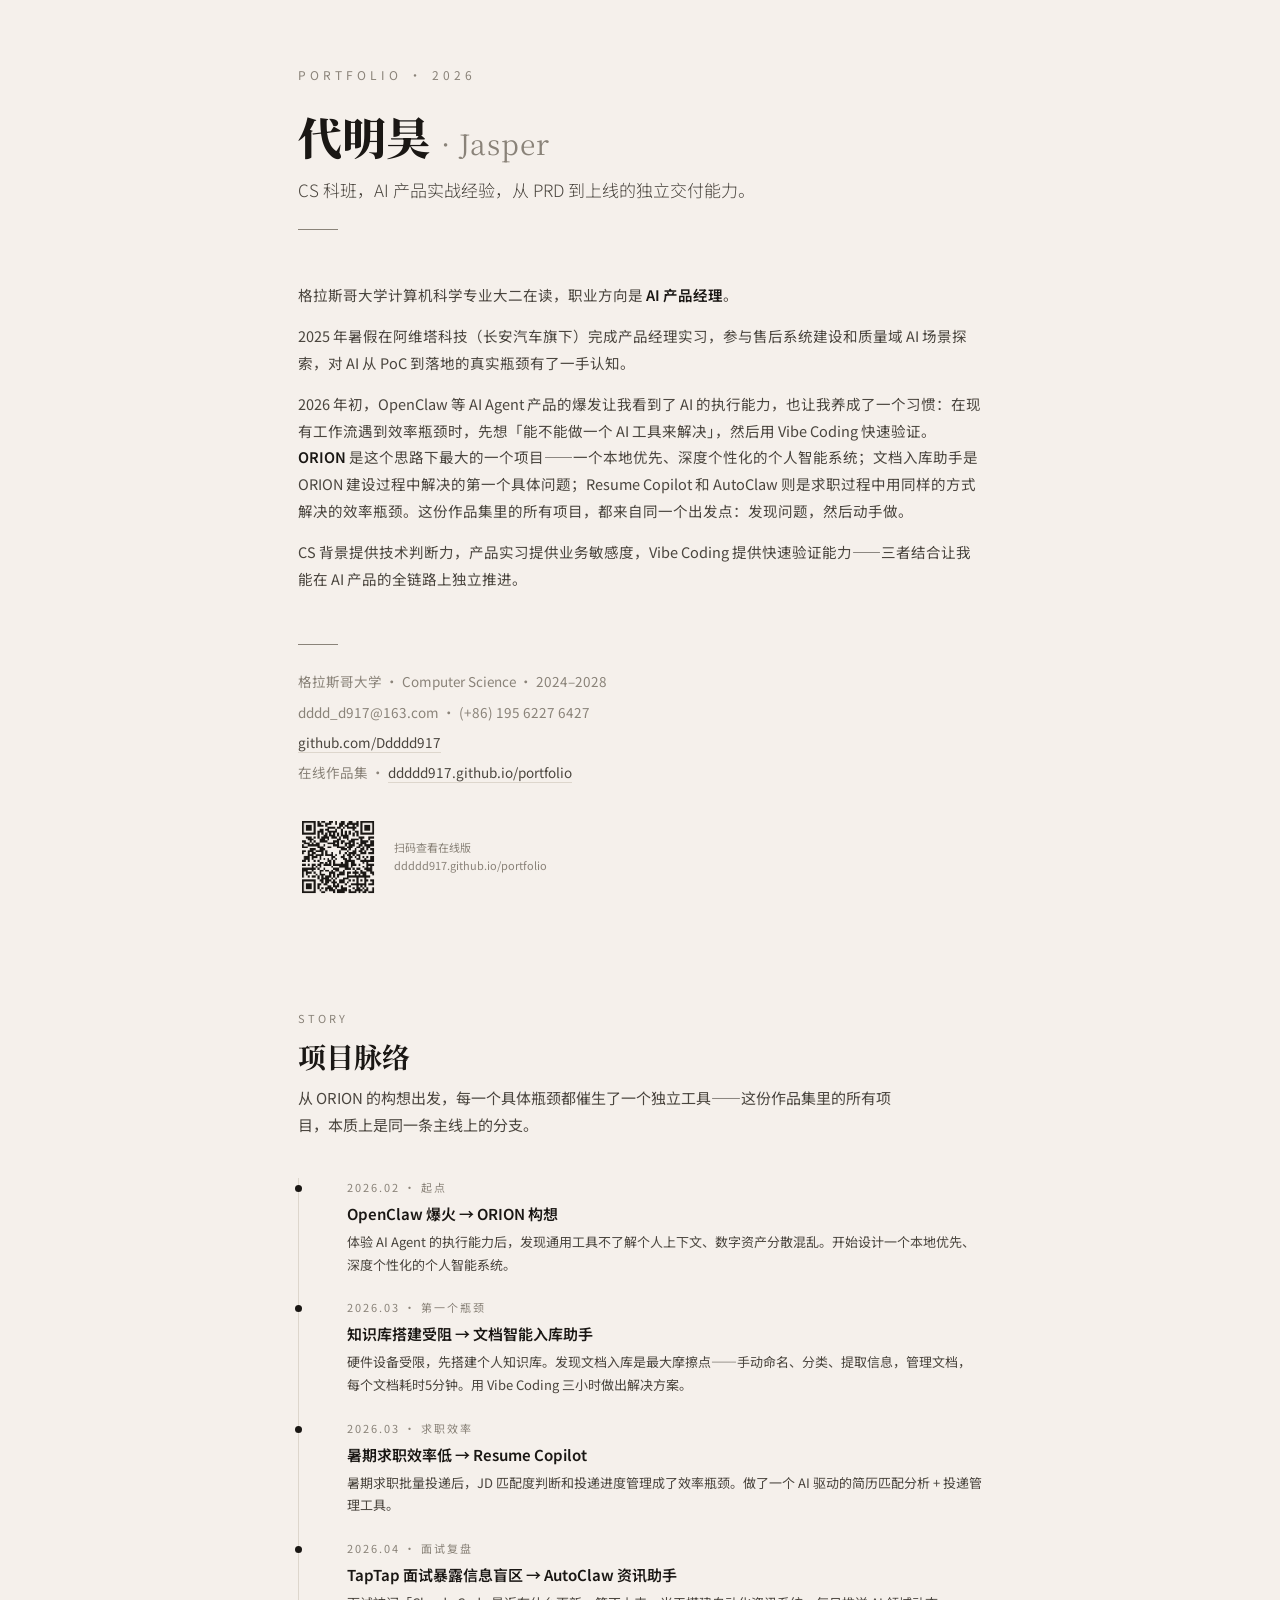
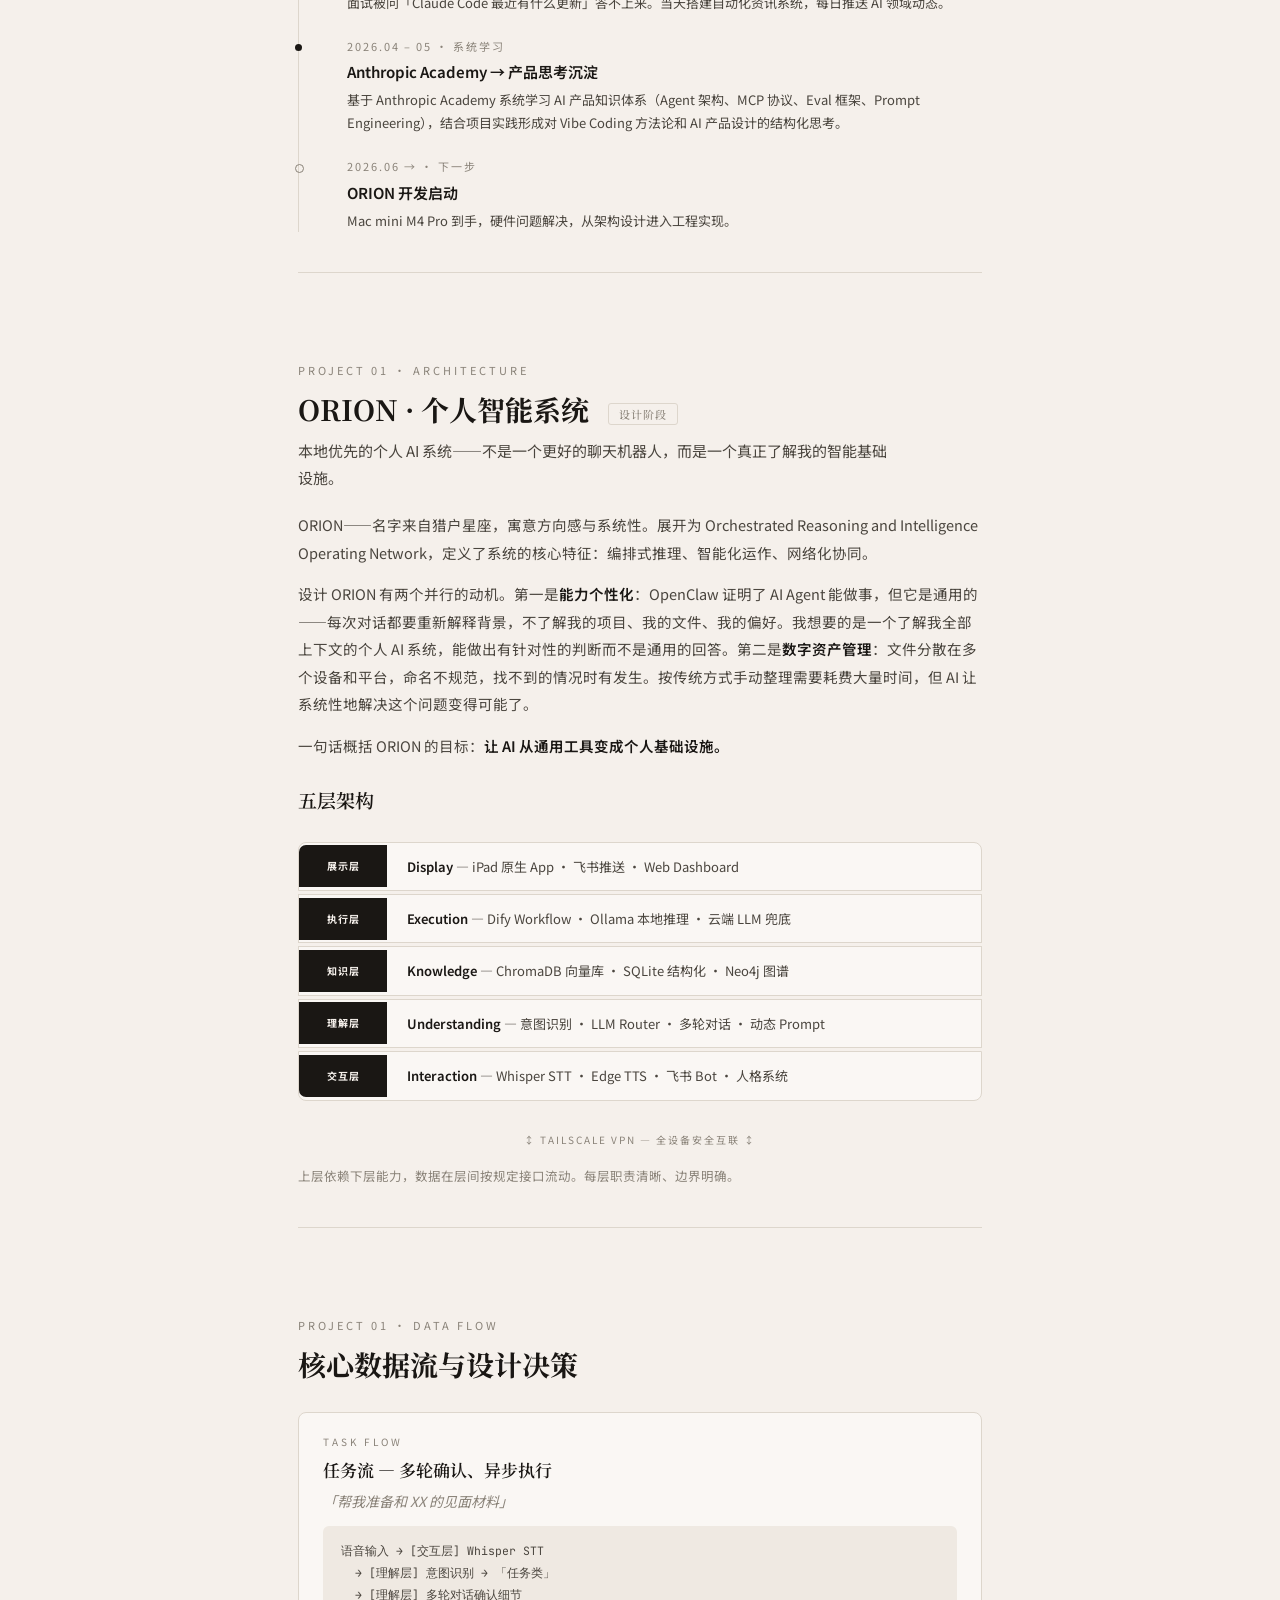
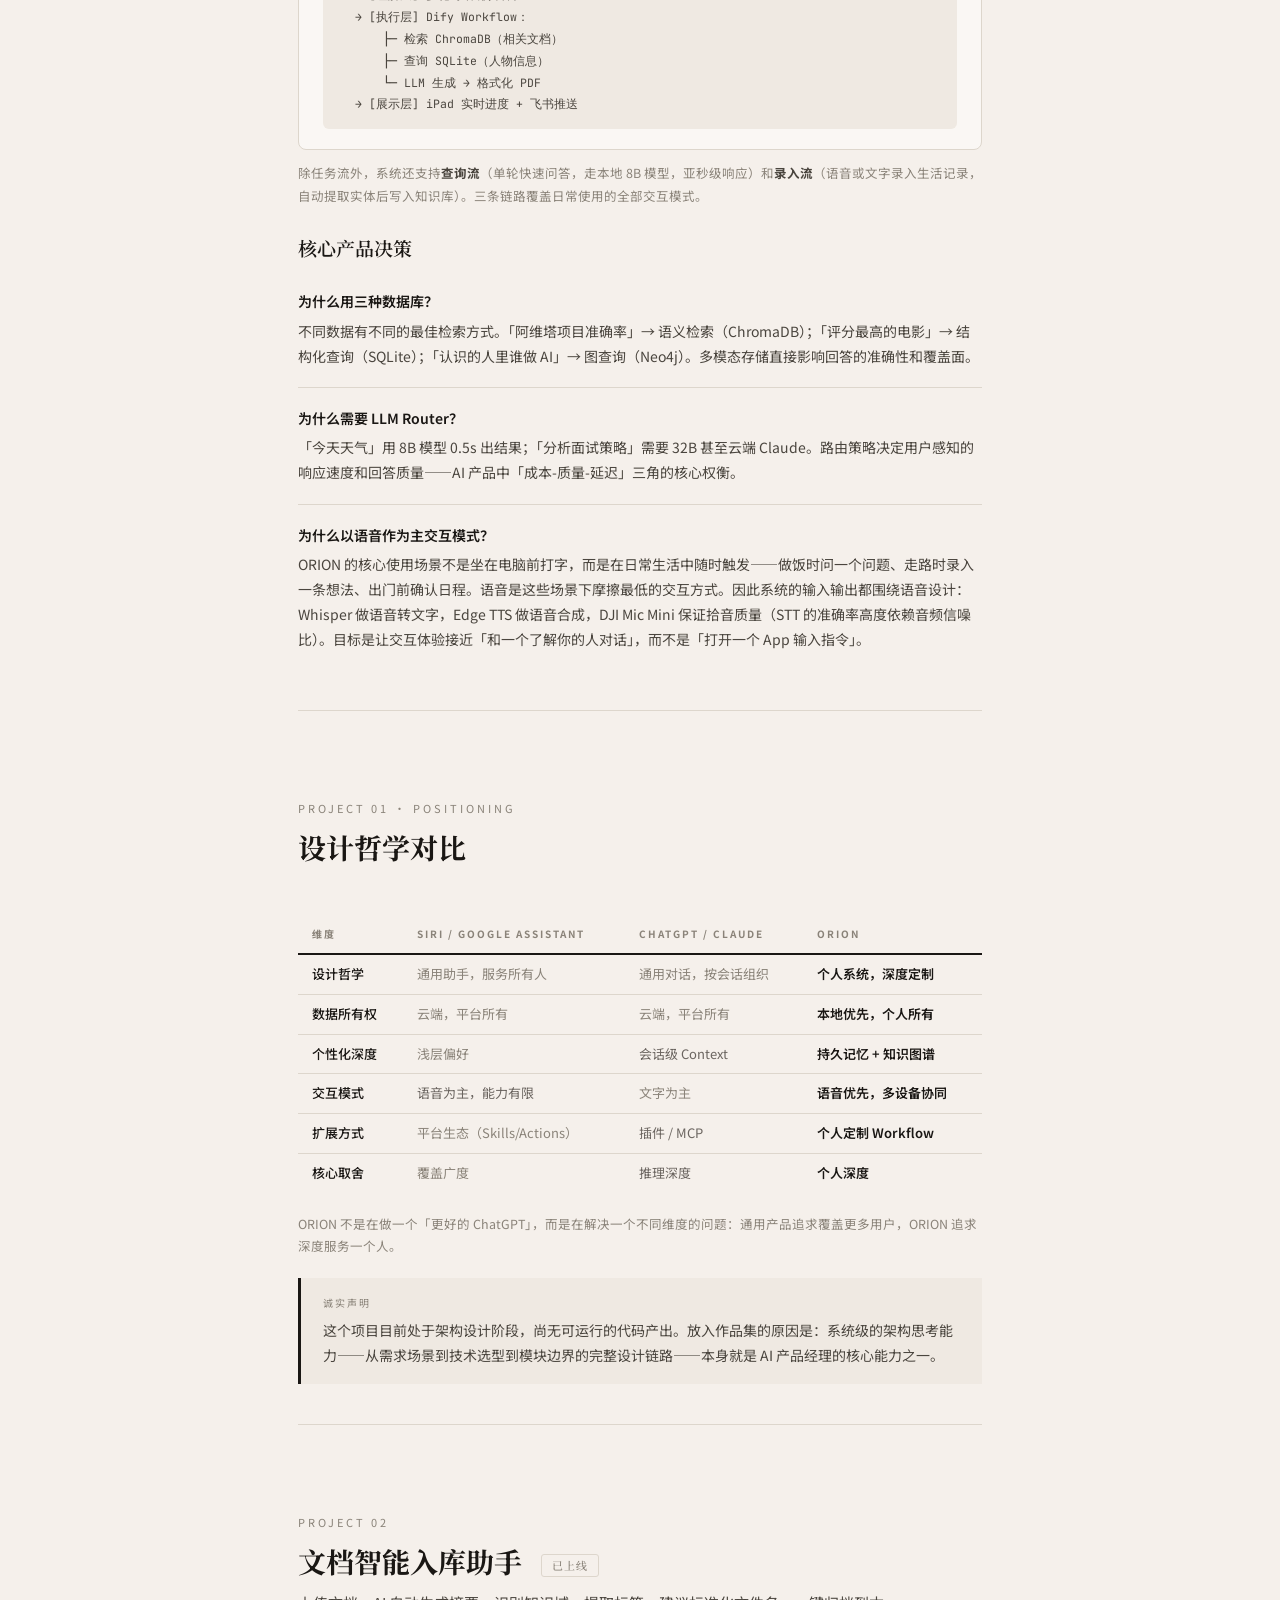
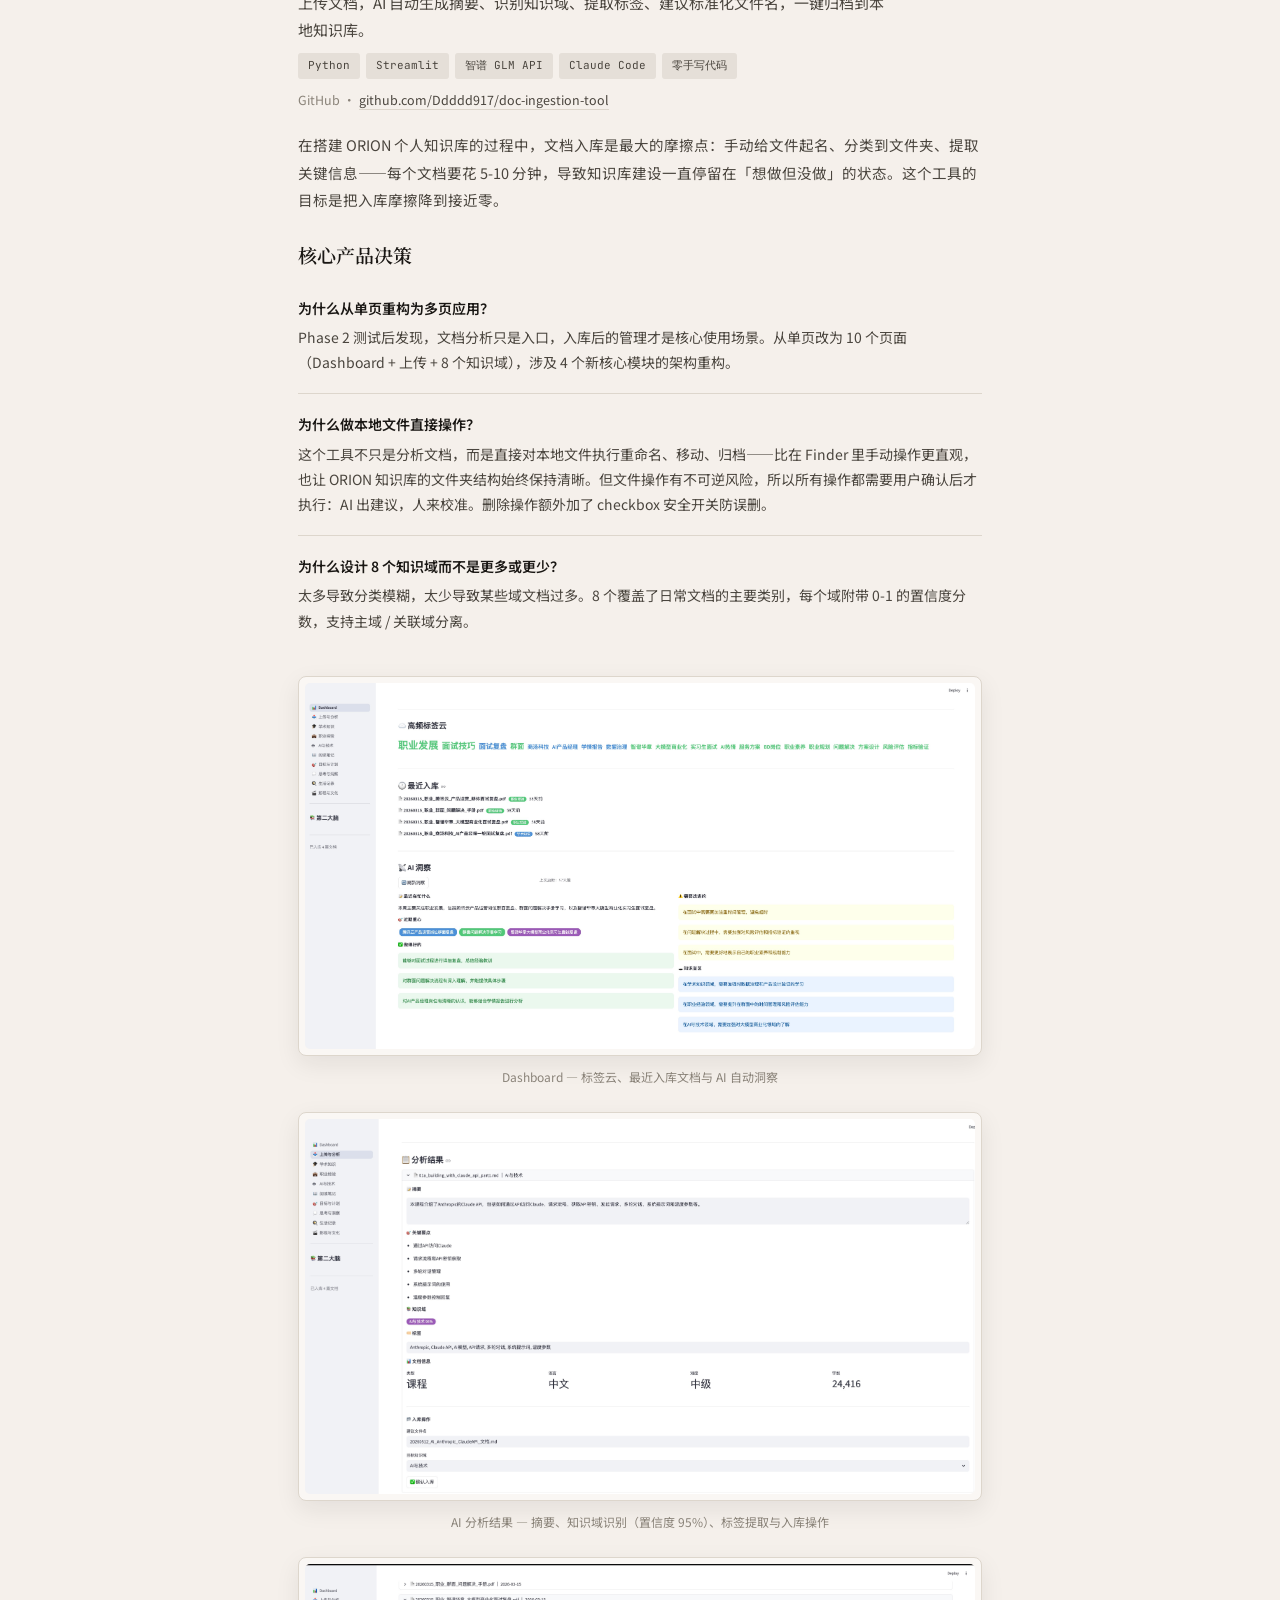
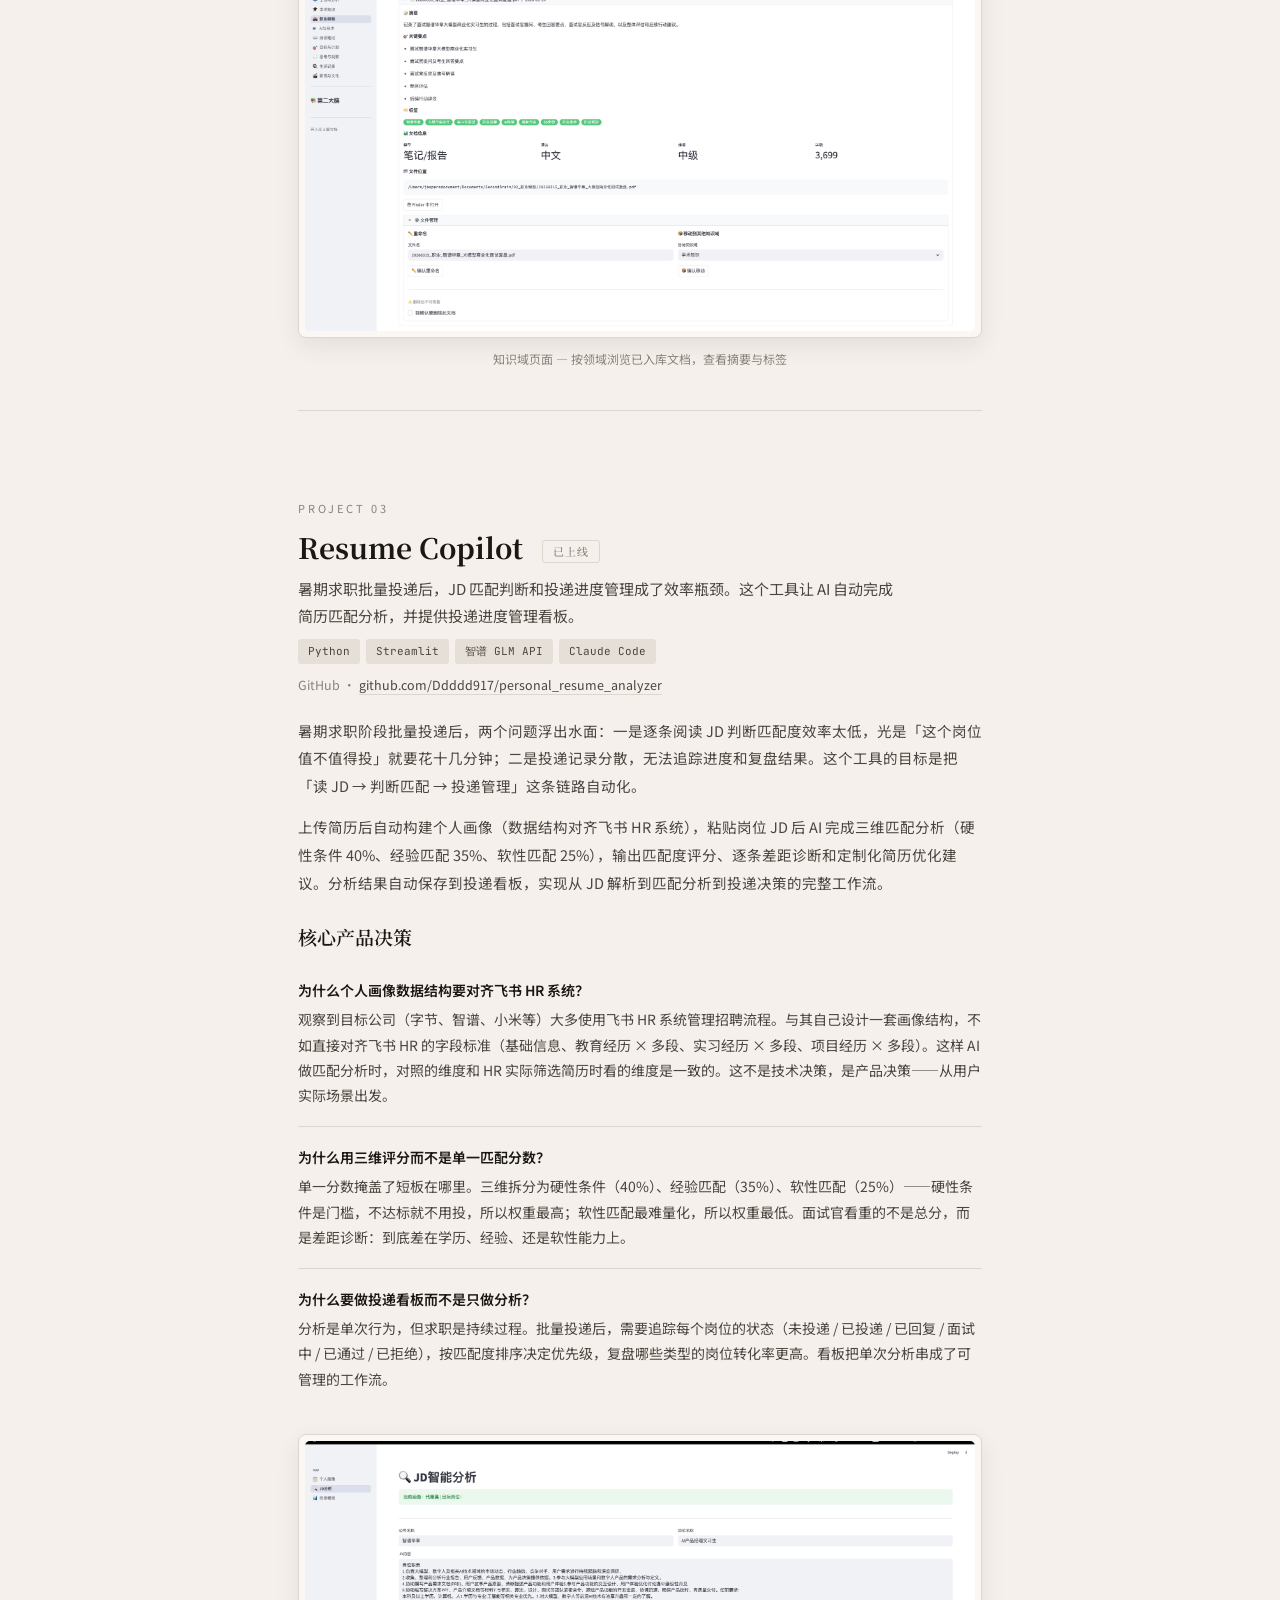
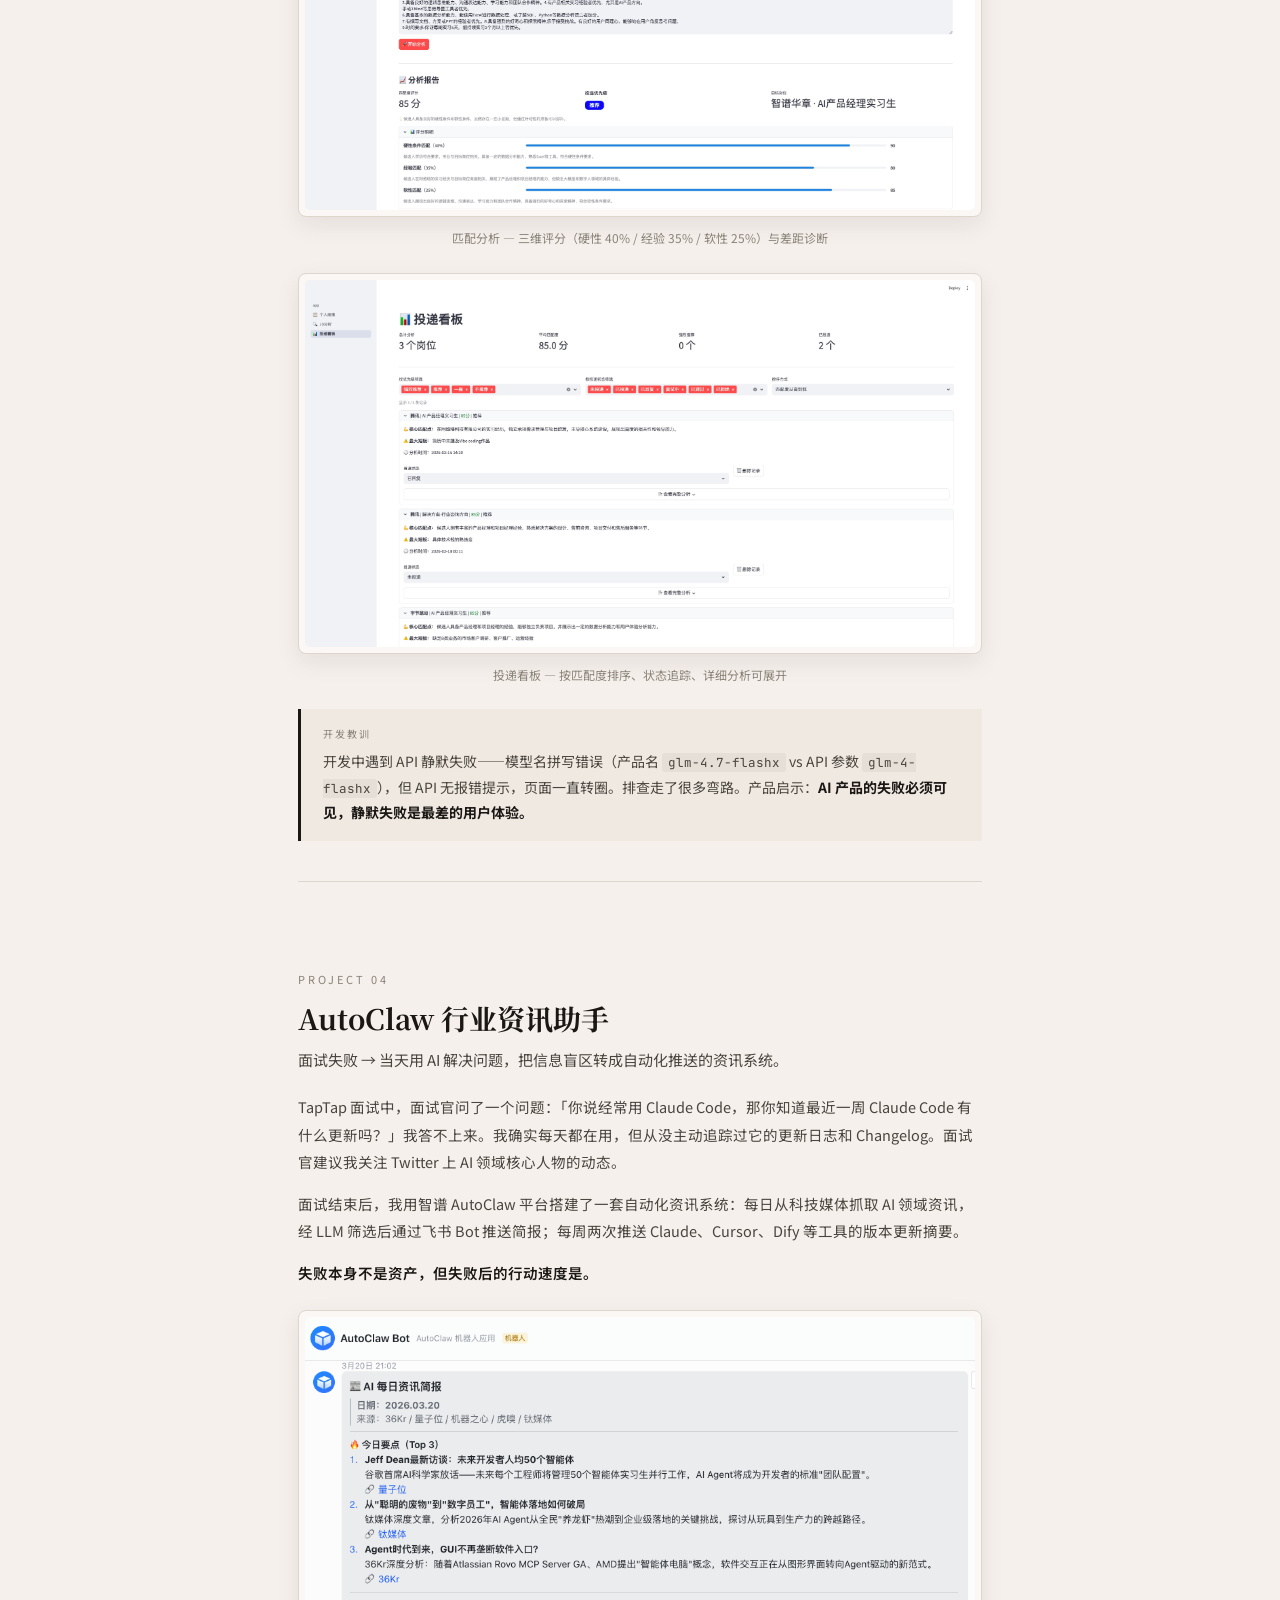
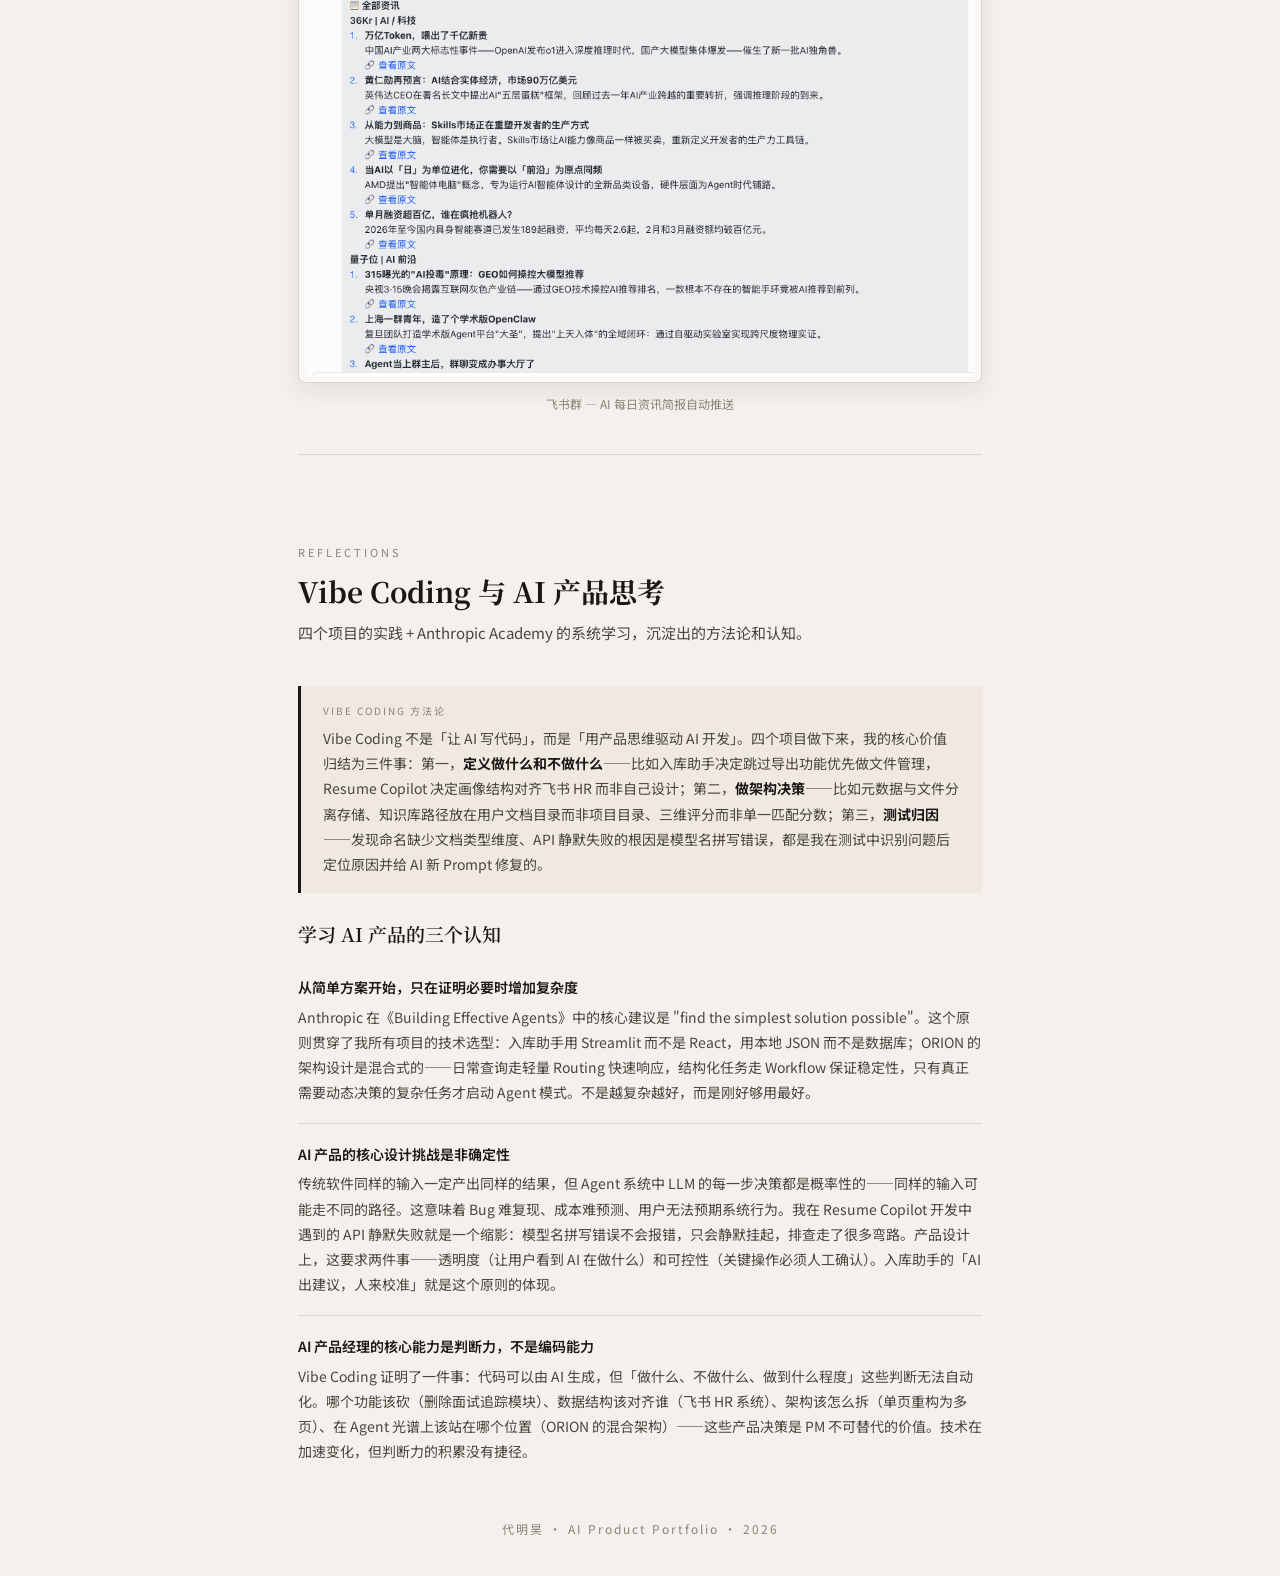
==== commit 8dd747d0: "Fix QR code" ====
--- a/index.html
+++ b/index.html
@@ -611,7 +611,7 @@
   </div>
 
   <div style="margin-top: 32px; display: flex; align-items: center; gap: 16px;">
-    <img src="[data-uri]" alt="在线作品集二维码" style="width: 80px; height: 80px; border-radius: 4px;">
+    <img src="[data-uri]" alt="在线作品集二维码" style="width: 80px; height: 80px; border-radius: 4px;">
     <div style="font-size: 11px; color: var(--text-muted); line-height: 1.6;">
       扫码查看在线版<br>
       ddddd917.github.io/portfolio
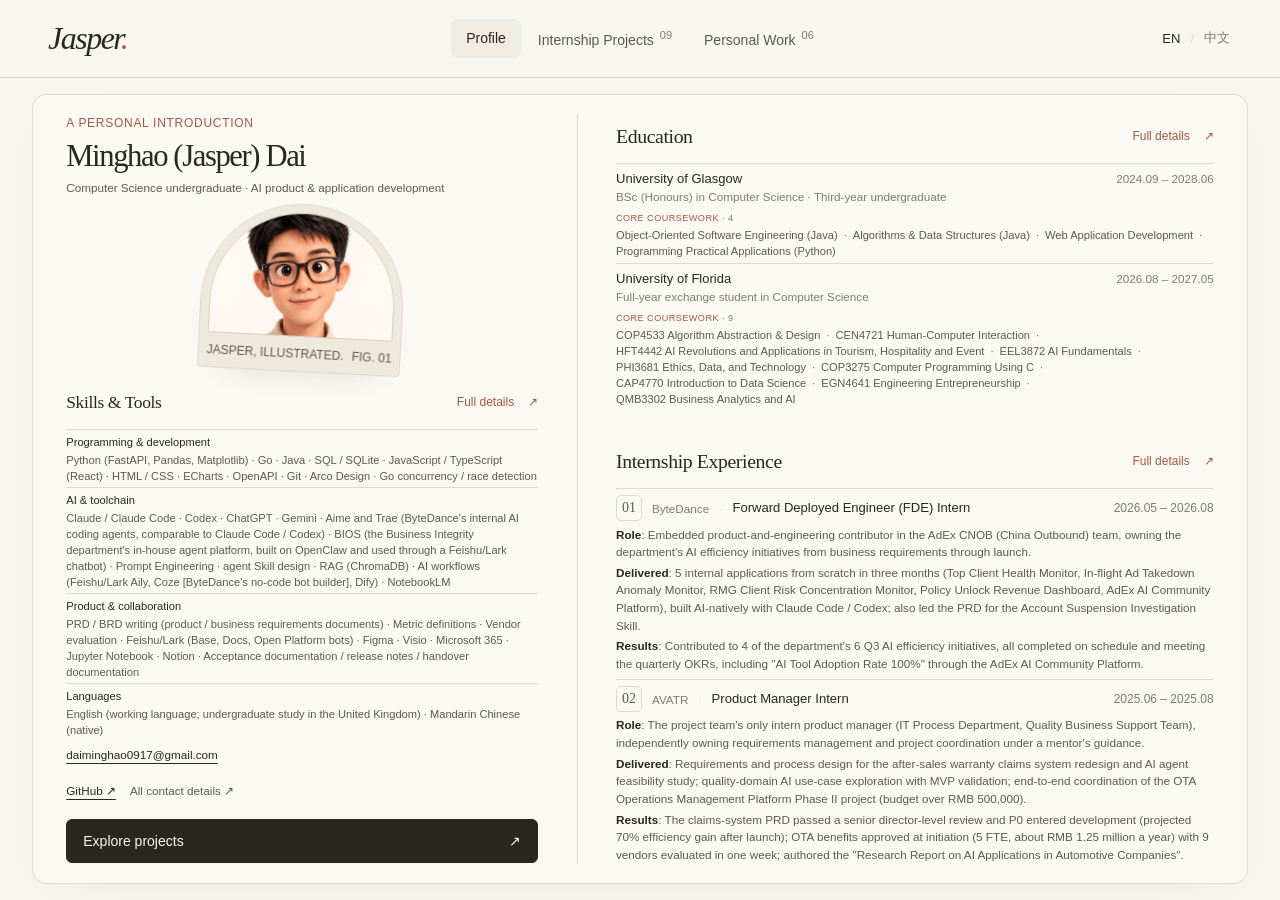
==== commit a8f91931: "Publish bilingual portfolio site at /resume/ and redirect the root to it - resume/: static site buil" ====
--- a/index.html
+++ b/index.html
@@ -1,989 +1,14 @@
-<!DOCTYPE html>
-<html lang="zh-CN">
+<!doctype html>
+<html lang="en">
 <head>
-<meta charset="UTF-8">
-<meta name="viewport" content="width=device-width, initial-scale=1.0">
-<title>代明昊 · AI Product Portfolio · 2026</title>
-<style>
-  @import url('https://fonts.googleapis.com/css2?family=Noto+Serif+SC:wght@400;600;700;900&family=Noto+Sans+SC:wght@300;400;500;700&family=JetBrains+Mono:wght@400;500&display=swap');
-
-  :root {
-    --bg: #f5f0eb;
-    --bg-warm: #ece6df;
-    --surface: #faf7f4;
-    --surface-card: #efe9e2;
-    --border: #ddd6cc;
-    --text: #1a1714;
-    --text-dim: #4a453e;
-    --text-muted: #8a8379;
-    --accent: #1a1714;
-    --accent-soft: #6b6560;
-    --tag-bg: #e5dfd8;
-    --shadow-sm: 0 1px 2px rgba(26,23,20,0.04);
-    --shadow-md: 0 4px 12px rgba(26,23,20,0.06);
-    --shadow-lg: 0 8px 24px rgba(26,23,20,0.08);
-  }
-
-  * { margin: 0; padding: 0; box-sizing: border-box; }
-
-  body {
-    font-family: 'Noto Sans SC', -apple-system, sans-serif;
-    background: var(--bg);
-    color: var(--text);
-    line-height: 1.8;
-    font-size: 15px;
-    -webkit-font-smoothing: antialiased;
-  }
-
-  .container {
-    max-width: 780px;
-    margin: 0 auto;
-    padding: 0 48px;
-  }
-
-  /* ===== COVER (含简介) ===== */
-  .cover {
-    min-height: 100vh;
-    display: flex;
-    flex-direction: column;
-    justify-content: center;
-    padding: 64px 48px;
-    max-width: 780px;
-    margin: 0 auto;
-  }
-
-  .cover-eyebrow {
-    font-size: 12px;
-    letter-spacing: 4px;
-    text-transform: uppercase;
-    color: var(--text-muted);
-    margin-bottom: 24px;
-  }
-
-  .cover-name {
-    font-family: 'Noto Serif SC', serif;
-    font-size: 44px;
-    font-weight: 900;
-    line-height: 1.2;
-    margin-bottom: 14px;
-    color: var(--text);
-  }
-
-  .cover-name .name-en {
-    font-size: 28px;
-    font-weight: 400;
-    color: var(--text-muted);
-    letter-spacing: 1px;
-  }
-
-  .cover-tagline {
-    font-size: 17px;
-    font-weight: 300;
-    color: var(--text-dim);
-    line-height: 1.7;
-    max-width: 560px;
-  }
-
-  .cover-bio {
-    margin: 28px 0;
-  }
-
-  .cover-bio p {
-    font-size: 14.5px;
-    color: var(--text-dim);
-    line-height: 1.85;
-    margin-bottom: 14px;
-  }
-
-  .cover-bio p strong {
-    color: var(--text);
-    font-weight: 600;
-  }
-
-  .cover-bio p:last-child { margin-bottom: 0; }
-
-  .cover-meta {
-    display: flex;
-    flex-direction: column;
-    gap: 6px;
-    font-size: 13.5px;
-    color: var(--text-muted);
-  }
-
-  .cover-meta a {
-    color: var(--text-dim);
-    text-decoration: none;
-    border-bottom: 1px solid var(--border);
-  }
-
-  .cover-divider {
-    width: 40px;
-    height: 1px;
-    background: var(--text-muted);
-    margin: 24px 0;
-  }
-
-  /* ===== SECTIONS ===== */
-  .section {
-    padding: 48px 0 20px;
-  }
-
-  .section-eyebrow {
-    font-size: 11px;
-    letter-spacing: 3px;
-    text-transform: uppercase;
-    color: var(--text-muted);
-    margin-bottom: 10px;
-  }
-
-  .section-title {
-    font-family: 'Noto Serif SC', serif;
-    font-size: 28px;
-    font-weight: 700;
-    margin-bottom: 8px;
-    line-height: 1.35;
-  }
-
-  .section-desc {
-    font-size: 15px;
-    color: var(--text-dim);
-    max-width: 600px;
-    line-height: 1.8;
-  }
-
-  /* ===== STATUS BADGE ===== */
-  .status {
-    display: inline-block;
-    font-size: 11px;
-    letter-spacing: 1px;
-    text-transform: uppercase;
-    padding: 3px 10px;
-    border: 1px solid var(--border);
-    border-radius: 3px;
-    color: var(--text-muted);
-    margin-left: 12px;
-    vertical-align: middle;
-    font-weight: 500;
-  }
-
-  /* ===== ARCH STACK ===== */
-  .arch-stack {
-    margin: 24px 0;
-    display: flex;
-    flex-direction: column;
-    gap: 3px;
-  }
-
-  .arch-layer {
-    display: grid;
-    grid-template-columns: 88px 1fr;
-    align-items: center;
-    background: var(--surface);
-    border: 1px solid var(--border);
-    transition: background 0.2s;
-  }
-
-  .arch-layer:first-child { border-radius: 8px 8px 0 0; }
-  .arch-layer:last-child { border-radius: 0 0 8px 8px; }
-
-  .arch-layer:hover { background: var(--surface-card); }
-
-  .arch-layer-label {
-    padding: 12px 8px;
-    font-size: 10px;
-    font-weight: 700;
-    letter-spacing: 1px;
-    text-align: center;
-    text-transform: uppercase;
-    background: var(--text);
-    color: var(--bg);
-  }
-
-  .arch-layer:first-child .arch-layer-label { border-radius: 7px 0 0 0; }
-  .arch-layer:last-child .arch-layer-label { border-radius: 0 0 0 7px; }
-
-  .arch-layer-content {
-    padding: 12px 20px;
-    font-size: 13px;
-    color: var(--text-dim);
-  }
-
-  .arch-layer-content strong {
-    color: var(--text);
-    font-weight: 600;
-  }
-
-  .arch-infra {
-    text-align: center;
-    font-size: 10px;
-    letter-spacing: 2px;
-    color: var(--text-muted);
-    padding: 6px;
-    text-transform: uppercase;
-  }
-
-  /* ===== CARDS ===== */
-  .card {
-    background: var(--surface);
-    border: 1px solid var(--border);
-    border-radius: 8px;
-    padding: 20px 24px;
-    margin-bottom: 10px;
-  }
-
-  /* ===== FLOW CARD ===== */
-  .flow-card {
-    background: var(--surface);
-    border: 1px solid var(--border);
-    border-radius: 8px;
-    padding: 20px 24px;
-    margin-bottom: 12px;
-  }
-
-  .flow-label {
-    font-size: 10px;
-    letter-spacing: 3px;
-    text-transform: uppercase;
-    color: var(--text-muted);
-    margin-bottom: 4px;
-  }
-
-  .flow-title {
-    font-family: 'Noto Serif SC', serif;
-    font-size: 17px;
-    font-weight: 600;
-    margin-bottom: 4px;
-  }
-
-  .flow-example {
-    font-style: italic;
-    color: var(--text-muted);
-    margin-bottom: 12px;
-    font-size: 14px;
-  }
-
-  .flow-steps {
-    font-family: 'JetBrains Mono', monospace;
-    font-size: 11.5px;
-    color: var(--text-dim);
-    background: var(--surface-card);
-    padding: 14px 18px;
-    border-radius: 6px;
-    line-height: 1.9;
-    white-space: pre-wrap;
-  }
-
-  /* ===== DECISION ===== */
-  .decision {
-    padding: 18px 0;
-    border-bottom: 1px solid var(--border);
-  }
-
-  .decision:last-child { border-bottom: none; }
-  .decision:has(+ :not(.decision)) { border-bottom: none; }
-
-  .decision-q {
-    font-size: 14px;
-    font-weight: 600;
-    color: var(--text);
-    margin-bottom: 4px;
-  }
-
-  .decision-a {
-    font-size: 14px;
-    color: var(--text-dim);
-    line-height: 1.8;
-  }
-
-  /* ===== TABLE ===== */
-  table {
-    width: 100%;
-    border-collapse: collapse;
-    margin: 20px 0;
-    font-size: 13px;
-  }
-
-  th {
-    text-align: left;
-    padding: 10px 14px;
-    font-size: 10px;
-    letter-spacing: 2px;
-    text-transform: uppercase;
-    color: var(--text-muted);
-    border-bottom: 2px solid var(--text);
-  }
-
-  td {
-    padding: 9px 14px;
-    border-bottom: 1px solid var(--border);
-    color: var(--text-dim);
-    line-height: 1.6;
-  }
-
-  td:first-child { color: var(--text); font-weight: 500; }
-  tr:last-child td { border-bottom: none; }
-
-  .tbl-yes { font-weight: 600; color: var(--text); }
-  .tbl-no { color: var(--text-muted); }
-  .tbl-partial { color: var(--accent-soft); }
-
-  /* ===== SCREENSHOT ===== */
-  .screenshot-wrap {
-    margin: 24px 0;
-  }
-
-  .screenshot-frame {
-    background: var(--surface);
-    border: 1px solid var(--border);
-    border-radius: 8px;
-    padding: 6px;
-    box-shadow: var(--shadow-lg);
-  }
-
-  .screenshot-frame img {
-    width: 100%;
-    border-radius: 5px;
-    display: block;
-  }
-
-  .screenshot-caption {
-    margin-top: 10px;
-    font-size: 12px;
-    color: var(--text-muted);
-    text-align: center;
-  }
-
-  /* ===== TAGS ===== */
-  .tags {
-    display: flex;
-    flex-wrap: wrap;
-    gap: 6px;
-    margin: 10px 0;
-  }
-
-  .tag {
-    font-family: 'JetBrains Mono', monospace;
-    font-size: 11px;
-    padding: 3px 10px;
-    background: var(--tag-bg);
-    color: var(--text-dim);
-    border-radius: 3px;
-  }
-
-  /* ===== INSIGHT ===== */
-  .insight {
-    background: var(--surface-card);
-    border-left: 3px solid var(--text);
-    padding: 16px 22px;
-    margin: 20px 0;
-    font-size: 14px;
-    line-height: 1.8;
-    color: var(--text-dim);
-  }
-
-  .insight-label {
-    font-size: 10px;
-    letter-spacing: 2px;
-    text-transform: uppercase;
-    color: var(--text-muted);
-    margin-bottom: 6px;
-  }
-
-  /* ===== TIMELINE ===== */
-  .timeline {
-    margin: 20px 0;
-    padding-left: 20px;
-    border-left: 1px solid var(--border);
-  }
-
-  .timeline-item {
-    position: relative;
-    padding: 0 0 22px 28px;
-  }
-
-  .timeline-item:last-child { padding-bottom: 0; }
-
-  .timeline-item::before {
-    content: '';
-    position: absolute;
-    left: -24px;
-    top: 7px;
-    width: 7px;
-    height: 7px;
-    border-radius: 50%;
-    background: var(--text);
-  }
-
-  .timeline-item.future::before {
-    background: none;
-    border: 1.5px solid var(--text-muted);
-  }
-
-  .timeline-date {
-    font-size: 11px;
-    letter-spacing: 2px;
-    color: var(--text-muted);
-    text-transform: uppercase;
-  }
-
-  .timeline-title {
-    font-weight: 600;
-    font-size: 15px;
-    margin: 2px 0 4px;
-    color: var(--text);
-  }
-
-  .timeline-desc {
-    font-size: 13px;
-    color: var(--text-dim);
-    line-height: 1.75;
-  }
-
-  /* ===== PROSE ===== */
-  .prose p {
-    font-size: 14.5px;
-    color: var(--text-dim);
-    line-height: 1.9;
-    margin-bottom: 14px;
-  }
-
-  .prose p:last-child { margin-bottom: 0; }
-
-  .prose p strong {
-    color: var(--text);
-    font-weight: 600;
-  }
-
-  /* ===== SUB HEADING ===== */
-  .sub-heading {
-    font-family: 'Noto Serif SC', serif;
-    font-size: 19px;
-    font-weight: 600;
-    margin-top: 24px;
-    margin-bottom: 6px;
-    color: var(--text);
-  }
-
-  .note {
-    font-size: 12.5px;
-    color: var(--text-muted);
-    line-height: 1.8;
-    margin-top: 10px;
-  }
-
-  /* ===== DIVIDERS ===== */
-  .sep {
-    border: none;
-    border-top: 1px solid var(--border);
-    margin: 40px 0;
-  }
-
-  /* ===== FOOTER ===== */
-  .footer {
-    text-align: center;
-    padding: 36px 48px;
-    font-size: 12px;
-    color: var(--text-muted);
-    letter-spacing: 2px;
-  }
-
-  /* ===== PRINT HEADER (fallback) ===== */
-  .print-header {
-    display: none;
-  }
-
-  /* ===== PRINT ===== */
-  @media print {
-    @page {
-      size: A4;
-      margin: 18mm 14mm;
-      @top-right {
-        content: "ddddd917.github.io/portfolio";
-        font-size: 8px;
-        color: #8a8379;
-      }
-    }
-
-    .print-header {
-      display: block;
-      position: fixed;
-      top: 0;
-      right: 0;
-      font-size: 8px;
-      color: #8a8379;
-      padding: 4px 8px;
-      letter-spacing: 0.5px;
-    }
-
-    /* 保留背景色与组件配色 */
-    body {
-      background: #f5f0eb !important;
-      -webkit-print-color-adjust: exact !important;
-      print-color-adjust: exact !important;
-      color-adjust: exact !important;
-    }
-
-    .arch-layer,
-    .arch-layer-label,
-    .arch-layer-content,
-    .tag,
-    .insight,
-    .flow-card,
-    .flow-steps,
-    .card,
-    .screenshot-frame,
-    .status,
-    table th,
-    table td {
-      -webkit-print-color-adjust: exact !important;
-      print-color-adjust: exact !important;
-      color-adjust: exact !important;
-    }
-
-    /* 封面独占第一页 */
-    .cover {
-      min-height: auto !important;
-      page-break-after: always !important;
-      break-after: page !important;
-      padding: 36px 48px !important;
-    }
-
-    /* 每个项目（含项目脉络）从新页开始 */
-    .project-start {
-      page-break-before: always !important;
-      break-before: page !important;
-    }
-
-    /* sep 不再强制分页，避免额外空白；本身也压平 */
-    .sep {
-      border: none !important;
-      margin: 16px 0 !important;
-      page-break-before: auto !important;
-      break-before: auto !important;
-    }
-
-    /* 关键组件不跨页断裂 */
-    .decision,
-    .card,
-    .flow-card,
-    .insight,
-    .screenshot-wrap,
-    .arch-stack,
-    .timeline-item,
-    table {
-      page-break-inside: avoid !important;
-      break-inside: avoid !important;
-    }
-
-    .screenshot-frame { box-shadow: none; }
-  }
-</style>
+  <meta charset="utf-8">
+  <title>Minghao (Jasper) Dai — Portfolio</title>
+  <meta name="robots" content="noindex">
+  <link rel="canonical" href="https://ddddd917.github.io/portfolio/resume/">
+  <meta http-equiv="refresh" content="0; url=resume/">
+  <script>location.replace('resume/' + location.search + location.hash);</script>
 </head>
-<body>
-
-<div class="print-header">ddddd917.github.io/portfolio</div>
-
-<!-- ==================== 第一屏：封面 + 个人简介 ==================== -->
-<div class="cover">
-  <div class="cover-eyebrow">Portfolio · 2026</div>
-  <h1 class="cover-name">代明昊 <span class="name-en">· Jasper</span></h1>
-  <p class="cover-tagline">CS 科班，AI 产品实战经验，从 PRD 到上线的独立交付能力。</p>
-
-  <div class="cover-divider"></div>
-
-  <div class="cover-bio">
-    <p>格拉斯哥大学计算机科学专业大二在读，职业方向是 <strong>AI 产品经理</strong>。</p>
-
-    <p>2025 年暑假在阿维塔科技（长安汽车旗下）完成产品经理实习，参与售后系统建设和质量域 AI 场景探索，对 AI 从 PoC 到落地的真实瓶颈有了一手认知。</p>
-
-    <p>2026 年初，OpenClaw 等 AI Agent 产品的爆发让我看到了 AI 的执行能力，也让我养成了一个习惯：在现有工作流遇到效率瓶颈时，先想「能不能做一个 AI 工具来解决」，然后用 Vibe Coding 快速验证。<strong>ORION</strong> 是这个思路下最大的一个项目——一个本地优先、深度个性化的个人智能系统；文档入库助手是 ORION 建设过程中解决的第一个具体问题；Resume Copilot 和 AutoClaw 则是求职过程中用同样的方式解决的效率瓶颈。这份作品集里的所有项目，都来自同一个出发点：发现问题，然后动手做。</p>
-
-    <p>CS 背景提供技术判断力，产品实习提供业务敏感度，Vibe Coding 提供快速验证能力——三者结合让我能在 AI 产品的全链路上独立推进。</p>
-  </div>
-
-  <div class="cover-divider"></div>
-
-  <div class="cover-meta">
-    <div>格拉斯哥大学 · Computer Science · 2024–2028</div>
-    <div>dddd_d917@163.com · (+86) 195 6227 6427</div>
-    <div><a href="https://github.com/Ddddd917">github.com/Ddddd917</a></div>
-    <div>在线作品集 · <a href="https://ddddd917.github.io/portfolio/">ddddd917.github.io/portfolio</a></div>
-  </div>
-
-  <div style="margin-top: 32px; display: flex; align-items: center; gap: 16px;">
-    <img src="[data-uri]" alt="在线作品集二维码" style="width: 80px; height: 80px; border-radius: 4px;">
-    <div style="font-size: 11px; color: var(--text-muted); line-height: 1.6;">
-      扫码查看在线版<br>
-      ddddd917.github.io/portfolio
-    </div>
-  </div>
-</div>
-
-<div class="container">
-
-  <!-- ==================== 项目脉络 ==================== -->
-  <div class="section project-start">
-    <div class="section-eyebrow">Story</div>
-    <h2 class="section-title">项目脉络</h2>
-    <p class="section-desc">从 ORION 的构想出发，每一个具体瓶颈都催生了一个独立工具——这份作品集里的所有项目，本质上是同一条主线上的分支。</p>
-  </div>
-
-  <div class="timeline">
-    <div class="timeline-item">
-      <div class="timeline-date">2026.02 · 起点</div>
-      <div class="timeline-title">OpenClaw 爆火 → ORION 构想</div>
-      <div class="timeline-desc">体验 AI Agent 的执行能力后，发现通用工具不了解个人上下文、数字资产分散混乱。开始设计一个本地优先、深度个性化的个人智能系统。</div>
-    </div>
-    <div class="timeline-item">
-      <div class="timeline-date">2026.03 · 第一个瓶颈</div>
-      <div class="timeline-title">知识库搭建受阻 → 文档智能入库助手</div>
-      <div class="timeline-desc">硬件设备受限，先搭建个人知识库。发现文档入库是最大摩擦点——手动命名、分类、提取信息，管理文档，每个文档耗时5分钟。用 Vibe Coding 三小时做出解决方案。</div>
-    </div>
-    <div class="timeline-item">
-      <div class="timeline-date">2026.03 · 求职效率</div>
-      <div class="timeline-title">暑期求职效率低 → Resume Copilot</div>
-      <div class="timeline-desc">暑期求职批量投递后，JD 匹配度判断和投递进度管理成了效率瓶颈。做了一个 AI 驱动的简历匹配分析 + 投递管理工具。</div>
-    </div>
-    <div class="timeline-item">
-      <div class="timeline-date">2026.04 · 面试复盘</div>
-      <div class="timeline-title">TapTap 面试暴露信息盲区 → AutoClaw 资讯助手</div>
-      <div class="timeline-desc">面试被问「Claude Code 最近有什么更新」答不上来。当天搭建自动化资讯系统，每日推送 AI 领域动态。</div>
-    </div>
-    <div class="timeline-item">
-      <div class="timeline-date">2026.04 – 05 · 系统学习</div>
-      <div class="timeline-title">Anthropic Academy → 产品思考沉淀</div>
-      <div class="timeline-desc">基于 Anthropic Academy 系统学习 AI 产品知识体系（Agent 架构、MCP 协议、Eval 框架、Prompt Engineering），结合项目实践形成对 Vibe Coding 方法论和 AI 产品设计的结构化思考。</div>
-    </div>
-    <div class="timeline-item future">
-      <div class="timeline-date">2026.06 → · 下一步</div>
-      <div class="timeline-title">ORION 开发启动</div>
-      <div class="timeline-desc">Mac mini M4 Pro 到手，硬件问题解决，从架构设计进入工程实现。</div>
-    </div>
-  </div>
-
-  <hr class="sep">
-
-  <!-- ==================== PROJECT 01 · ORION ==================== -->
-  <div class="section project-start">
-    <div class="section-eyebrow">Project 01 · Architecture</div>
-    <h2 class="section-title">ORION · 个人智能系统 <span class="status">设计阶段</span></h2>
-    <p class="section-desc">本地优先的个人 AI 系统——不是一个更好的聊天机器人，而是一个真正了解我的智能基础设施。</p>
-  </div>
-
-  <div class="prose">
-    <p>ORION——名字来自猎户星座，寓意方向感与系统性。展开为 Orchestrated Reasoning and Intelligence Operating Network，定义了系统的核心特征：编排式推理、智能化运作、网络化协同。</p>
-
-    <p>设计 ORION 有两个并行的动机。第一是<strong>能力个性化</strong>：OpenClaw 证明了 AI Agent 能做事，但它是通用的——每次对话都要重新解释背景，不了解我的项目、我的文件、我的偏好。我想要的是一个了解我全部上下文的个人 AI 系统，能做出有针对性的判断而不是通用的回答。第二是<strong>数字资产管理</strong>：文件分散在多个设备和平台，命名不规范，找不到的情况时有发生。按传统方式手动整理需要耗费大量时间，但 AI 让系统性地解决这个问题变得可能了。</p>
-
-    <p>一句话概括 ORION 的目标：<strong>让 AI 从通用工具变成个人基础设施。</strong></p>
-  </div>
-
-  <h3 class="sub-heading">五层架构</h3>
-
-  <div class="arch-stack">
-    <div class="arch-layer">
-      <div class="arch-layer-label">展示层</div>
-      <div class="arch-layer-content"><strong>Display</strong> — iPad 原生 App · 飞书推送 · Web Dashboard</div>
-    </div>
-    <div class="arch-layer">
-      <div class="arch-layer-label">执行层</div>
-      <div class="arch-layer-content"><strong>Execution</strong> — Dify Workflow · Ollama 本地推理 · 云端 LLM 兜底</div>
-    </div>
-    <div class="arch-layer">
-      <div class="arch-layer-label">知识层</div>
-      <div class="arch-layer-content"><strong>Knowledge</strong> — ChromaDB 向量库 · SQLite 结构化 · Neo4j 图谱</div>
-    </div>
-    <div class="arch-layer">
-      <div class="arch-layer-label">理解层</div>
-      <div class="arch-layer-content"><strong>Understanding</strong> — 意图识别 · LLM Router · 多轮对话 · 动态 Prompt</div>
-    </div>
-    <div class="arch-layer">
-      <div class="arch-layer-label">交互层</div>
-      <div class="arch-layer-content"><strong>Interaction</strong> — Whisper STT · Edge TTS · 飞书 Bot · 人格系统</div>
-    </div>
-  </div>
-
-  <div class="arch-infra">↕ Tailscale VPN — 全设备安全互联 ↕</div>
-
-  <p class="note">上层依赖下层能力，数据在层间按规定接口流动。每层职责清晰、边界明确。</p>
-
-  <hr class="sep">
-
-  <!-- PROJECT 01 · Data Flow -->
-  <div class="section">
-    <div class="section-eyebrow">Project 01 · Data Flow</div>
-    <h2 class="section-title">核心数据流与设计决策</h2>
-  </div>
-
-  <div class="flow-card">
-    <div class="flow-label">Task Flow</div>
-    <div class="flow-title">任务流 — 多轮确认、异步执行</div>
-    <div class="flow-example">「帮我准备和 XX 的见面材料」</div>
-    <div class="flow-steps">语音输入 → [交互层] Whisper STT
-  → [理解层] 意图识别 → 「任务类」
-  → [理解层] 多轮对话确认细节
-  → [执行层] Dify Workflow：
-      ├─ 检索 ChromaDB（相关文档）
-      ├─ 查询 SQLite（人物信息）
-      └─ LLM 生成 → 格式化 PDF
-  → [展示层] iPad 实时进度 + 飞书推送</div>
-  </div>
-
-  <p class="note">除任务流外，系统还支持<strong style="color:var(--text-dim);">查询流</strong>（单轮快速问答，走本地 8B 模型，亚秒级响应）和<strong style="color:var(--text-dim);">录入流</strong>（语音或文字录入生活记录，自动提取实体后写入知识库）。三条链路覆盖日常使用的全部交互模式。</p>
-
-  <h3 class="sub-heading">核心产品决策</h3>
-
-  <div class="decision">
-    <div class="decision-q">为什么用三种数据库？</div>
-    <div class="decision-a">不同数据有不同的最佳检索方式。「阿维塔项目准确率」→ 语义检索（ChromaDB）；「评分最高的电影」→ 结构化查询（SQLite）；「认识的人里谁做 AI」→ 图查询（Neo4j）。多模态存储直接影响回答的准确性和覆盖面。</div>
-  </div>
-
-  <div class="decision">
-    <div class="decision-q">为什么需要 LLM Router？</div>
-    <div class="decision-a">「今天天气」用 8B 模型 0.5s 出结果；「分析面试策略」需要 32B 甚至云端 Claude。路由策略决定用户感知的响应速度和回答质量——AI 产品中「成本-质量-延迟」三角的核心权衡。</div>
-  </div>
-
-  <div class="decision">
-    <div class="decision-q">为什么以语音作为主交互模式？</div>
-    <div class="decision-a">ORION 的核心使用场景不是坐在电脑前打字，而是在日常生活中随时触发——做饭时问一个问题、走路时录入一条想法、出门前确认日程。语音是这些场景下摩擦最低的交互方式。因此系统的输入输出都围绕语音设计：Whisper 做语音转文字，Edge TTS 做语音合成，DJI Mic Mini 保证拾音质量（STT 的准确率高度依赖音频信噪比）。目标是让交互体验接近「和一个了解你的人对话」，而不是「打开一个 App 输入指令」。</div>
-  </div>
-
-  <hr class="sep">
-
-  <!-- PROJECT 01 · Positioning -->
-  <div class="section">
-    <div class="section-eyebrow">Project 01 · Positioning</div>
-    <h2 class="section-title">设计哲学对比</h2>
-  </div>
-
-  <table>
-    <tr>
-      <th>维度</th>
-      <th>Siri / Google Assistant</th>
-      <th>ChatGPT / Claude</th>
-      <th>ORION</th>
-    </tr>
-    <tr>
-      <td>设计哲学</td>
-      <td class="tbl-no">通用助手，服务所有人</td>
-      <td class="tbl-no">通用对话，按会话组织</td>
-      <td class="tbl-yes">个人系统，深度定制</td>
-    </tr>
-    <tr>
-      <td>数据所有权</td>
-      <td class="tbl-no">云端，平台所有</td>
-      <td class="tbl-no">云端，平台所有</td>
-      <td class="tbl-yes">本地优先，个人所有</td>
-    </tr>
-    <tr>
-      <td>个性化深度</td>
-      <td class="tbl-no">浅层偏好</td>
-      <td class="tbl-partial">会话级 Context</td>
-      <td class="tbl-yes">持久记忆 + 知识图谱</td>
-    </tr>
-    <tr>
-      <td>交互模式</td>
-      <td class="tbl-partial">语音为主，能力有限</td>
-      <td class="tbl-no">文字为主</td>
-      <td class="tbl-yes">语音优先，多设备协同</td>
-    </tr>
-    <tr>
-      <td>扩展方式</td>
-      <td class="tbl-no">平台生态（Skills/Actions）</td>
-      <td class="tbl-partial">插件 / MCP</td>
-      <td class="tbl-yes">个人定制 Workflow</td>
-    </tr>
-    <tr>
-      <td>核心取舍</td>
-      <td class="tbl-no">覆盖广度</td>
-      <td class="tbl-partial">推理深度</td>
-      <td class="tbl-yes">个人深度</td>
-    </tr>
-  </table>
-
-  <p class="note">ORION 不是在做一个「更好的 ChatGPT」，而是在解决一个不同维度的问题：通用产品追求覆盖更多用户，ORION 追求深度服务一个人。</p>
-
-  <div class="insight">
-    <div class="insight-label">诚实声明</div>
-    这个项目目前处于架构设计阶段，尚无可运行的代码产出。放入作品集的原因是：系统级的架构思考能力——从需求场景到技术选型到模块边界的完整设计链路——本身就是 AI 产品经理的核心能力之一。
-  </div>
-
-  <hr class="sep">
-
-  <!-- ==================== PROJECT 02 · 文档智能入库助手 ==================== -->
-  <div class="section project-start">
-    <div class="section-eyebrow">Project 02</div>
-    <h2 class="section-title">文档智能入库助手 <span class="status">已上线</span></h2>
-    <p class="section-desc">上传文档，AI 自动生成摘要、识别知识域、提取标签、建议标准化文件名，一键归档到本地知识库。</p>
-    <div class="tags">
-      <span class="tag">Python</span>
-      <span class="tag">Streamlit</span>
-      <span class="tag">智谱 GLM API</span>
-      <span class="tag">Claude Code</span>
-      <span class="tag">零手写代码</span>
-    </div>
-    <p class="note">GitHub · <a href="https://github.com/Ddddd917/doc-ingestion-tool" style="color:var(--text-dim);border-bottom:1px solid var(--border);text-decoration:none;">github.com/Ddddd917/doc-ingestion-tool</a></p>
-  </div>
-
-  <div class="prose">
-    <p>在搭建 ORION 个人知识库的过程中，文档入库是最大的摩擦点：手动给文件起名、分类到文件夹、提取关键信息——每个文档要花 5-10 分钟，导致知识库建设一直停留在「想做但没做」的状态。这个工具的目标是把入库摩擦降到接近零。</p>
-  </div>
-
-  <h3 class="sub-heading">核心产品决策</h3>
-
-  <div class="decision">
-    <div class="decision-q">为什么从单页重构为多页应用？</div>
-    <div class="decision-a">Phase 2 测试后发现，文档分析只是入口，入库后的管理才是核心使用场景。从单页改为 10 个页面（Dashboard + 上传 + 8 个知识域），涉及 4 个新核心模块的架构重构。</div>
-  </div>
-
-  <div class="decision">
-    <div class="decision-q">为什么做本地文件直接操作？</div>
-    <div class="decision-a">这个工具不只是分析文档，而是直接对本地文件执行重命名、移动、归档——比在 Finder 里手动操作更直观，也让 ORION 知识库的文件夹结构始终保持清晰。但文件操作有不可逆风险，所以所有操作都需要用户确认后才执行：AI 出建议，人来校准。删除操作额外加了 checkbox 安全开关防误删。</div>
-  </div>
-
-  <div class="decision">
-    <div class="decision-q">为什么设计 8 个知识域而不是更多或更少？</div>
-    <div class="decision-a">太多导致分类模糊，太少导致某些域文档过多。8 个覆盖了日常文档的主要类别，每个域附带 0-1 的置信度分数，支持主域 / 关联域分离。</div>
-  </div>
-
-  <div class="screenshot-wrap">
-    <div class="screenshot-frame">
-      <img src="images/doc-dashboard.jpg" alt="文档入库助手 Dashboard">
-    </div>
-    <div class="screenshot-caption">Dashboard — 标签云、最近入库文档与 AI 自动洞察</div>
-  </div>
-
-  <div class="screenshot-wrap">
-    <div class="screenshot-frame">
-      <img src="images/doc-analysis.jpg" alt="文档分析结果">
-    </div>
-    <div class="screenshot-caption">AI 分析结果 — 摘要、知识域识别（置信度 95%）、标签提取与入库操作</div>
-  </div>
-
-  <div class="screenshot-wrap">
-    <div class="screenshot-frame">
-      <img src="images/doc-domain.jpg" alt="知识域页面">
-    </div>
-    <div class="screenshot-caption">知识域页面 — 按领域浏览已入库文档，查看摘要与标签</div>
-  </div>
-
-  <hr class="sep">
-
-  <!-- ==================== PROJECT 03 · Resume Copilot ==================== -->
-  <div class="section project-start">
-    <div class="section-eyebrow">Project 03</div>
-    <h2 class="section-title">Resume Copilot <span class="status">已上线</span></h2>
-    <p class="section-desc">暑期求职批量投递后，JD 匹配判断和投递进度管理成了效率瓶颈。这个工具让 AI 自动完成简历匹配分析，并提供投递进度管理看板。</p>
-    <div class="tags">
-      <span class="tag">Python</span>
-      <span class="tag">Streamlit</span>
-      <span class="tag">智谱 GLM API</span>
-      <span class="tag">Claude Code</span>
-    </div>
-    <p class="note">GitHub · <a href="https://github.com/Ddddd917/personal_resume_analyzer" style="color:var(--text-dim);border-bottom:1px solid var(--border);text-decoration:none;">github.com/Ddddd917/personal_resume_analyzer</a></p>
-  </div>
-
-  <div class="prose">
-    <p>暑期求职阶段批量投递后，两个问题浮出水面：一是逐条阅读 JD 判断匹配度效率太低，光是「这个岗位值不值得投」就要花十几分钟；二是投递记录分散，无法追踪进度和复盘结果。这个工具的目标是把「读 JD → 判断匹配 → 投递管理」这条链路自动化。</p>
-
-    <p>上传简历后自动构建个人画像（数据结构对齐飞书 HR 系统），粘贴岗位 JD 后 AI 完成三维匹配分析（硬性条件 40%、经验匹配 35%、软性匹配 25%），输出匹配度评分、逐条差距诊断和定制化简历优化建议。分析结果自动保存到投递看板，实现从 JD 解析到匹配分析到投递决策的完整工作流。</p>
-  </div>
-
-  <h3 class="sub-heading">核心产品决策</h3>
-
-  <div class="decision">
-    <div class="decision-q">为什么个人画像数据结构要对齐飞书 HR 系统？</div>
-    <div class="decision-a">观察到目标公司（字节、智谱、小米等）大多使用飞书 HR 系统管理招聘流程。与其自己设计一套画像结构，不如直接对齐飞书 HR 的字段标准（基础信息、教育经历 × 多段、实习经历 × 多段、项目经历 × 多段）。这样 AI 做匹配分析时，对照的维度和 HR 实际筛选简历时看的维度是一致的。这不是技术决策，是产品决策——从用户实际场景出发。</div>
-  </div>
-
-  <div class="decision">
-    <div class="decision-q">为什么用三维评分而不是单一匹配分数？</div>
-    <div class="decision-a">单一分数掩盖了短板在哪里。三维拆分为硬性条件（40%）、经验匹配（35%）、软性匹配（25%）——硬性条件是门槛，不达标就不用投，所以权重最高；软性匹配最难量化，所以权重最低。面试官看重的不是总分，而是差距诊断：到底差在学历、经验、还是软性能力上。</div>
-  </div>
-
-  <div class="decision">
-    <div class="decision-q">为什么要做投递看板而不是只做分析？</div>
-    <div class="decision-a">分析是单次行为，但求职是持续过程。批量投递后，需要追踪每个岗位的状态（未投递 / 已投递 / 已回复 / 面试中 / 已通过 / 已拒绝），按匹配度排序决定优先级，复盘哪些类型的岗位转化率更高。看板把单次分析串成了可管理的工作流。</div>
-  </div>
-
-  <div class="screenshot-wrap">
-    <div class="screenshot-frame">
-      <img src="images/resume-match.jpg" alt="JD 匹配分析结果">
-    </div>
-    <div class="screenshot-caption">匹配分析 — 三维评分（硬性 40% / 经验 35% / 软性 25%）与差距诊断</div>
-  </div>
-
-  <div class="screenshot-wrap">
-    <div class="screenshot-frame">
-      <img src="images/resume-board.jpg" alt="投递看板">
-    </div>
-    <div class="screenshot-caption">投递看板 — 按匹配度排序、状态追踪、详细分析可展开</div>
-  </div>
-
-  <div class="insight">
-    <div class="insight-label">开发教训</div>
-    开发中遇到 API 静默失败——模型名拼写错误（产品名 <code style="font-family:'JetBrains Mono',monospace;background:var(--tag-bg);padding:1px 6px;border-radius:3px;font-size:12.5px;">glm-4.7-flashx</code> vs API 参数 <code style="font-family:'JetBrains Mono',monospace;background:var(--tag-bg);padding:1px 6px;border-radius:3px;font-size:12.5px;">glm-4-flashx</code>），但 API 无报错提示，页面一直转圈。排查走了很多弯路。产品启示：<strong style="color:var(--text);">AI 产品的失败必须可见，静默失败是最差的用户体验。</strong>
-  </div>
-
-  <hr class="sep">
-
-  <!-- ==================== PROJECT 04 · AutoClaw ==================== -->
-  <div class="section project-start">
-    <div class="section-eyebrow">Project 04</div>
-    <h2 class="section-title">AutoClaw 行业资讯助手</h2>
-    <p class="section-desc">面试失败 → 当天用 AI 解决问题，把信息盲区转成自动化推送的资讯系统。</p>
-  </div>
-
-  <div class="prose">
-    <p>TapTap 面试中，面试官问了一个问题：「你说经常用 Claude Code，那你知道最近一周 Claude Code 有什么更新吗？」我答不上来。我确实每天都在用，但从没主动追踪过它的更新日志和 Changelog。面试官建议我关注 Twitter 上 AI 领域核心人物的动态。</p>
-
-    <p>面试结束后，我用智谱 AutoClaw 平台搭建了一套自动化资讯系统：每日从科技媒体抓取 AI 领域资讯，经 LLM 筛选后通过飞书 Bot 推送简报；每周两次推送 Claude、Cursor、Dify 等工具的版本更新摘要。</p>
-
-    <p><strong>失败本身不是资产，但失败后的行动速度是。</strong></p>
-  </div>
-
-  <div class="screenshot-wrap">
-    <div class="screenshot-frame">
-      <img src="images/autoclaw-daily-news.jpg" alt="飞书每日资讯推送">
-    </div>
-    <div class="screenshot-caption">飞书群 — AI 每日资讯简报自动推送</div>
-  </div>
-
-  <hr class="sep">
-
-  <!-- ==================== REFLECTIONS ==================== -->
-  <div class="section project-start">
-    <div class="section-eyebrow">Reflections</div>
-    <h2 class="section-title">Vibe Coding 与 AI 产品思考</h2>
-    <p class="section-desc">四个项目的实践 + Anthropic Academy 的系统学习，沉淀出的方法论和认知。</p>
-  </div>
-
-  <div class="insight">
-    <div class="insight-label">Vibe Coding 方法论</div>
-    Vibe Coding 不是「让 AI 写代码」，而是「用产品思维驱动 AI 开发」。四个项目做下来，我的核心价值归结为三件事：第一，<strong style="color:var(--text);">定义做什么和不做什么</strong>——比如入库助手决定跳过导出功能优先做文件管理，Resume Copilot 决定画像结构对齐飞书 HR 而非自己设计；第二，<strong style="color:var(--text);">做架构决策</strong>——比如元数据与文件分离存储、知识库路径放在用户文档目录而非项目目录、三维评分而非单一匹配分数；第三，<strong style="color:var(--text);">测试归因</strong>——发现命名缺少文档类型维度、API 静默失败的根因是模型名拼写错误，都是我在测试中识别问题后定位原因并给 AI 新 Prompt 修复的。
-  </div>
-
-  <h3 class="sub-heading">学习 AI 产品的三个认知</h3>
-
-  <div class="decision">
-    <div class="decision-q">从简单方案开始，只在证明必要时增加复杂度</div>
-    <div class="decision-a">Anthropic 在《Building Effective Agents》中的核心建议是 "find the simplest solution possible"。这个原则贯穿了我所有项目的技术选型：入库助手用 Streamlit 而不是 React，用本地 JSON 而不是数据库；ORION 的架构设计是混合式的——日常查询走轻量 Routing 快速响应，结构化任务走 Workflow 保证稳定性，只有真正需要动态决策的复杂任务才启动 Agent 模式。不是越复杂越好，而是刚好够用最好。</div>
-  </div>
-
-  <div class="decision">
-    <div class="decision-q">AI 产品的核心设计挑战是非确定性</div>
-    <div class="decision-a">传统软件同样的输入一定产出同样的结果，但 Agent 系统中 LLM 的每一步决策都是概率性的——同样的输入可能走不同的路径。这意味着 Bug 难复现、成本难预测、用户无法预期系统行为。我在 Resume Copilot 开发中遇到的 API 静默失败就是一个缩影：模型名拼写错误不会报错，只会静默挂起，排查走了很多弯路。产品设计上，这要求两件事——透明度（让用户看到 AI 在做什么）和可控性（关键操作必须人工确认）。入库助手的「AI 出建议，人来校准」就是这个原则的体现。</div>
-  </div>
-
-  <div class="decision">
-    <div class="decision-q">AI 产品经理的核心能力是判断力，不是编码能力</div>
-    <div class="decision-a">Vibe Coding 证明了一件事：代码可以由 AI 生成，但「做什么、不做什么、做到什么程度」这些判断无法自动化。哪个功能该砍（删除面试追踪模块）、数据结构该对齐谁（飞书 HR 系统）、架构该怎么拆（单页重构为多页）、在 Agent 光谱上该站在哪个位置（ORION 的混合架构）——这些产品决策是 PM 不可替代的价值。技术在加速变化，但判断力的积累没有捷径。</div>
-  </div>
-
-  <div class="footer">
-    代明昊 · AI Product Portfolio · 2026
-  </div>
-
-</div>
+<body style="font-family:-apple-system,system-ui,sans-serif;padding:40px;color:#292722;background:#f8f6f1">
+  <p>Redirecting to the portfolio… If nothing happens, <a href="resume/">open it here</a>.</p>
 </body>
 </html>
